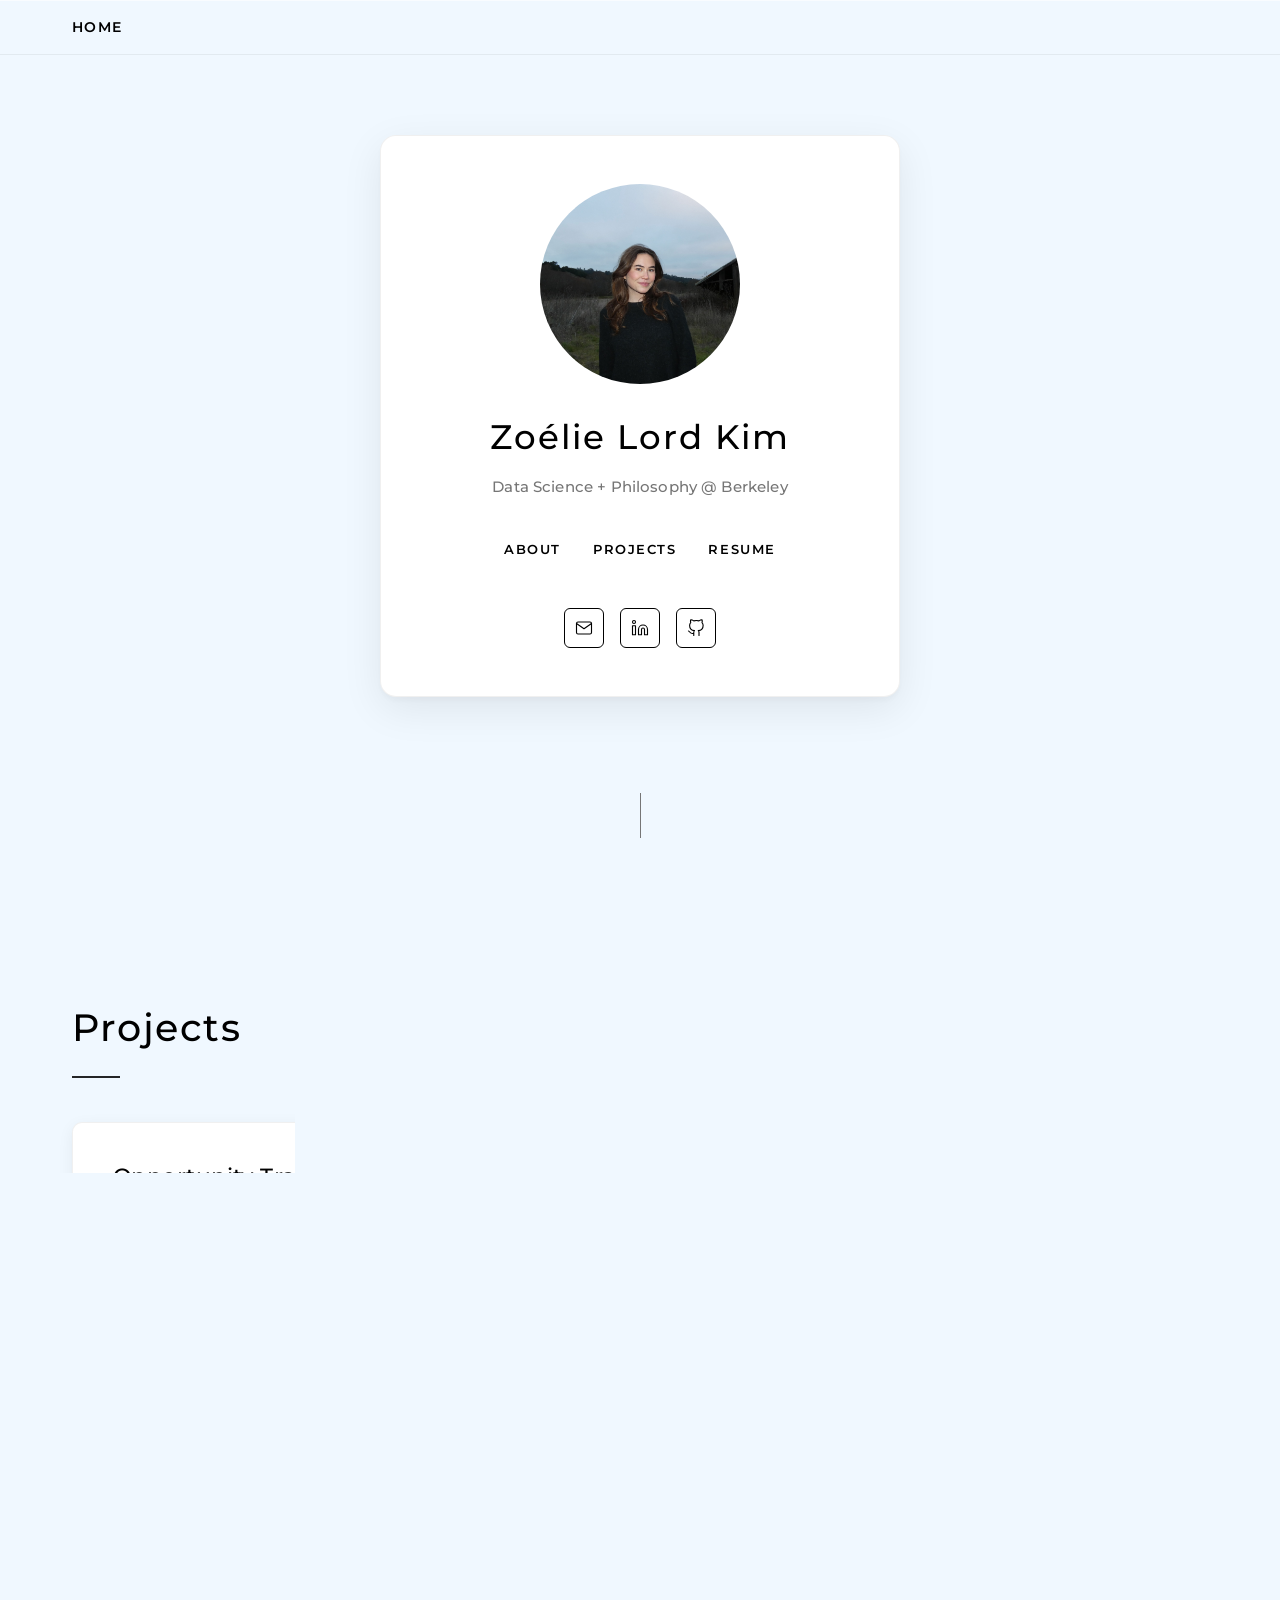
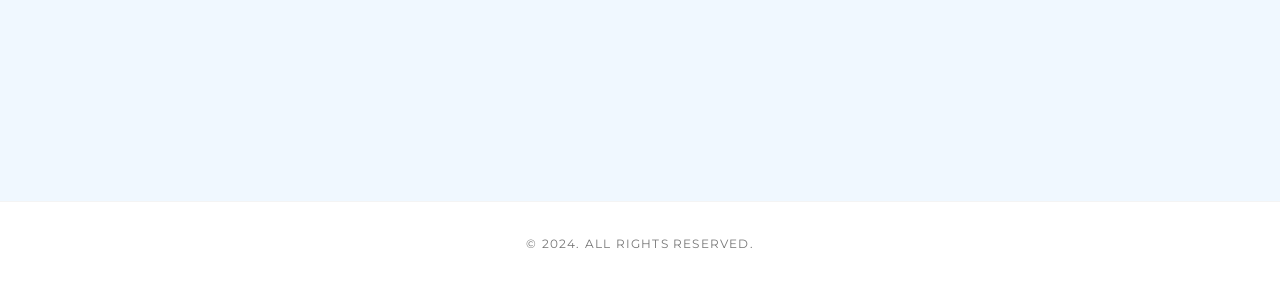
==== index.html @ 32ee940c "Add photo carousel to About section Add an endless horizontal photo strip below the About text, navi" ====
<!DOCTYPE html>
<html lang="en">
<head>
    <meta charset="UTF-8">
    <meta name="viewport" content="width=device-width, initial-scale=1.0">
    <meta name="robots" content="noindex, nofollow">
    <title>Zoelie Lord Kim</title>
    <link rel="preconnect" href="https://fonts.googleapis.com">
    <link rel="preconnect" href="https://fonts.gstatic.com" crossorigin>
    <link href="https://fonts.googleapis.com/css2?family=Montserrat:wght@300;400;500;600;700&display=swap" rel="stylesheet">
    <link rel="stylesheet" href="style.css">
</head>
<body>
    <nav class="navbar">
        <div class="nav-container">
            <a href="index.html" class="nav-logo active">Home</a>
        </div>
    </nav>

    <main class="main-content">
        <section class="hero-section" id="heroSection">
            <div class="profile-container hero-panel fade-in">
                <img src="assets/P1010738_Original.jpeg" alt="Profile Photo" class="profile-photo" id="profile-photo">
                <div class="profile-info">
                    <h1 class="hero-title">Zoélie Lord Kim</h1>
                    <p class="tagline">Data Science + Philosophy @ Berkeley</p>
                    <div class="cta-container">
                        <button class="text-cta" id="aboutBtn">About</button>
                        <a href="#projects" class="text-cta" id="projectsBtn">Projects</a>
                        <a href="assets/Zoelie%20Kim%20resume%204.3.26.pdf" class="text-cta" target="_blank" rel="noopener noreferrer">Resume</a>
                    </div>
                    <div class="social-icons">
                        <a href="mailto:zoeliekim@gmail.com" class="icon-button" aria-label="Email">
                            <svg width="20" height="20" viewBox="0 0 24 24" fill="none" xmlns="http://www.w3.org/2000/svg">
                                <path d="M4 4h16c1.1 0 2 .9 2 2v12c0 1.1-.9 2-2 2H4c-1.1 0-2-.9-2-2V6c0-1.1.9-2 2-2z" stroke="currentColor" stroke-width="1.5" stroke-linecap="round" stroke-linejoin="round"/>
                                <polyline points="22,6 12,13 2,6" stroke="currentColor" stroke-width="1.5" stroke-linecap="round" stroke-linejoin="round"/>
                            </svg>
                        </a>
                        <a href="https://www.linkedin.com/in/zoelie-kim/" class="icon-button" aria-label="LinkedIn" target="_blank">
                            <svg width="20" height="20" viewBox="0 0 24 24" fill="none" xmlns="http://www.w3.org/2000/svg">
                                <path d="M16 8a6 6 0 0 1 6 6v7h-4v-7a2 2 0 0 0-2-2 2 2 0 0 0-2 2v7h-4v-7a6 6 0 0 1 6-6z" stroke="currentColor" stroke-width="1.5" stroke-linecap="round" stroke-linejoin="round"/>
                                <rect x="2" y="9" width="4" height="12" stroke="currentColor" stroke-width="1.5" stroke-linecap="round" stroke-linejoin="round"/>
                                <circle cx="4" cy="4" r="2" stroke="currentColor" stroke-width="1.5" stroke-linecap="round" stroke-linejoin="round"/>
                            </svg>
                        </a>
                        <a href="https://github.com/zoelie-kim" class="icon-button" aria-label="GitHub" target="_blank">
                            <svg width="20" height="20" viewBox="0 0 24 24" fill="none" xmlns="http://www.w3.org/2000/svg">
                                <path d="M9 19c-5 1.5-5-2.5-7-3m14 6v-3.87a3.37 3.37 0 0 0-.94-2.61c3.14-.35 6.44-1.54 6.44-7A5.44 5.44 0 0 0 20 4.77 5.07 5.07 0 0 0 19.91 1S18.73.65 16 2.48a13.38 13.38 0 0 0-7 0C6.27.65 5.09 1 5.09 1A5.07 5.07 0 0 0 5 4.77a5.44 5.44 0 0 0-1.5 3.78c0 5.42 3.3 6.61 6.44 7A3.37 3.37 0 0 0 9 18.13V22" stroke="currentColor" stroke-width="1.5" stroke-linecap="round" stroke-linejoin="round"/>
                            </svg>
                        </a>
                    </div>
                </div>
            </div>
            <div class="scroll-divider fade-in"></div>
        </section>

        <!-- About Section -->
        <section class="about-section" id="aboutSection">
            <button class="back-button" id="backBtn">
                <svg width="20" height="20" viewBox="0 0 24 24" fill="none" xmlns="http://www.w3.org/2000/svg">
                    <path d="M19 12H5M5 12l6-6m-6 6l6 6" stroke="currentColor" stroke-width="1.5" stroke-linecap="round" stroke-linejoin="round"/>
                </svg>
                <span>Back</span>
            </button>
            <div class="about-text fade-in">
                <p>Hi! I'm Zoelie, a Dean's List student at UC Berkeley studying Data Science and Philosophy. I'm interested in how evolving tech is changing people's lives, so I think a lot about how to build systems that people can understand and trust.</p>
                <!--
                <p>Since I can remember, I've had a strong instinct to learn. In first grade, I begged my mom to let me watch YouTube videos to learn a knitting stitch my school wasn't teaching yet, because I didn't want to wait. That instinct hasn't changed. When something is interesting, I tend to follow it until it makes sense, whether that's tracking variables in an environment diagram or working through a conceptual proof.</p>
                <p>This curiosity led me to teaching, because I wanted to understand what makes certain topics compelling and how people actually grasp them. As a teaching assistant, I learned that small shifts, like a final phrase or a simple visual, can make something click. I bring this to the work I'm currently doing. For example, in technical projects, I help builders understand the human impact of what they're creating, so they can make better decisions early, before unintended consequences become real problems. In go-to-market work, I translate technical capabilities into language people can understand, so the value is clear to those it's meant to serve.</p>
                <p>I'm drawn to roles that involve ethical, analytical, and behavioral themes, because that's where understanding and better decisions happen. As I continue building, I'm collecting these experiences intentionally, so I can develop the discernment to help myself and others see the full picture: how technology is built, understood, and experienced for the benefit of all.</p>
                -->
            </div>

            <!-- Photo carousel -->
            <div class="photo-carousel fade-in">
                <div class="carousel-frame">
                    <button class="carousel-btn carousel-btn-prev" id="carouselPrev" aria-label="Previous photos">
                        <svg width="18" height="18" viewBox="0 0 24 24" fill="none" xmlns="http://www.w3.org/2000/svg">
                            <path d="M15 18l-6-6 6-6" stroke="currentColor" stroke-width="1.75" stroke-linecap="round" stroke-linejoin="round"/>
                        </svg>
                    </button>
                    <button class="carousel-btn carousel-btn-next" id="carouselNext" aria-label="Next photos">
                        <svg width="18" height="18" viewBox="0 0 24 24" fill="none" xmlns="http://www.w3.org/2000/svg">
                            <path d="M9 6l6 6-6 6" stroke="currentColor" stroke-width="1.75" stroke-linecap="round" stroke-linejoin="round"/>
                        </svg>
                    </button>
                    <div class="carousel-viewport">
                        <div class="carousel-track">
                            <figure class="carousel-item">
                                <img src="assets/photos/norway-fjord.jpg" alt="Standing with arms outstretched at the summit of Mt. Prest, high above a Norwegian fjord" width="1066" height="800" loading="lazy">
                                <figcaption>Mt. Prest, Norway (4,800 ft)</figcaption>
                            </figure>
                            <figure class="carousel-item">
                                <img src="assets/photos/dance-fog.jpg" alt="Ballet pose in silhouette in a foggy field at sunrise" width="800" height="1066" loading="lazy">
                                <figcaption>Ballet in the fog</figcaption>
                            </figure>
                            <figure class="carousel-item">
                                <img src="assets/photos/neurotech-poster.jpg" alt="Presenting the gait intent decoding poster at a conference" width="1066" height="800" loading="lazy">
                                <figcaption>California Neurotech Conference 2026</figcaption>
                            </figure>
                            <figure class="carousel-item">
                                <img src="assets/photos/campfire.jpg" alt="Friends around a campfire at Pomo Canyon with a guitar" width="1066" height="800" loading="lazy">
                                <figcaption>Campfire at Pomo Canyon</figcaption>
                            </figure>
                            <figure class="carousel-item">
                                <img src="assets/photos/nutcracker.jpg" alt="Mid-leap on stage during a Nutcracker performance" width="1066" height="800" loading="lazy">
                                <figcaption>Nutcracker, 2019</figcaption>
                            </figure>
                            <figure class="carousel-item">
                                <img src="assets/photos/snowboarding.jpg" alt="Standing with a snowboard on a slope in heavy fog" width="800" height="1066" loading="lazy">
                                <figcaption>Snowboarding in a whiteout</figcaption>
                            </figure>
                            <figure class="carousel-item">
                                <img src="assets/photos/coast-fieldwork.jpg" alt="Two people with survey equipment on a coastal trail" width="1066" height="800" loading="lazy">
                                <figcaption>Fieldwork on the coast</figcaption>
                            </figure>
                            <figure class="carousel-item">
                                <img src="assets/photos/campanile.jpg" alt="The Berkeley Campanile at dusk with the moon behind it" width="661" height="800" loading="lazy">
                                <figcaption>Campanile, Berkeley campus</figcaption>
                            </figure>
                            <figure class="carousel-item">
                                <img src="assets/photos/guitar-polaroid.jpg" alt="A polaroid of someone playing electric guitar, propped on a plant pot" width="576" height="800" loading="lazy">
                                <figcaption>Learning guitar</figcaption>
                            </figure>
                            <figure class="carousel-item">
                                <img src="assets/photos/tidepool-star.jpg" alt="A purple sea star on a barnacle-covered rock" width="800" height="1066" loading="lazy">
                                <figcaption>Tidepooling</figcaption>
                            </figure>
                        </div>
                    </div>
                </div>
            </div>
        </section>

        <!-- Projects Section -->
        <section class="projects-section" id="projects">
            <h1 class="page-title">Projects</h1>
            
            <div class="projects-container">
                <div class="project-card">
                    <h2 class="project-title">Opportunity Tracker</h2>
                    <p class="project-category">Automation &amp; Systems</p>
                    <p class="project-description">
                        Scrapes job postings from 5+ sources daily: YC, Simplify, Ashby, Greenhouse, Workday, and company career pages. Filters into Notion and sends weekly digests with deadline reminders. Automatically catches up missed tasks if your Mac was offline.
                    </p>
                    <div class="project-tags">
                        <span class="tag">Python</span>
                        <span class="tag">Notion API</span>
                        <span class="tag">Playwright</span>
                        <span class="tag">macOS launchd</span>
                        <span class="tag">Web scraping</span>
                    </div>
                    <a href="https://github.com/zoelie-kim/opportunity-tracker" class="project-link" target="_blank" rel="noopener noreferrer">View on GitHub →</a>
                </div>
                <div class="project-card">
                    <h2 class="project-title">EEG Gait Decoder</h2>
                    <p class="project-category">ML &amp; Neurotechnology</p>
                    <p class="project-description">
                        Hybrid TCN-LSTM pipeline to decode gait phase and ankle angle from 64-channel EEG, with applications in neuroprosthetics and BCI. Achieved AUC 0.924 for heel-strike detection and R² of 0.735 for ankle angle prediction. Presented at conference with Neurotech@Berkeley, April 2026.
                    </p>
                    <div class="project-tags">
                        <span class="tag">PyTorch</span>
                        <span class="tag">TCN</span>
                        <span class="tag">LSTM</span>
                        <span class="tag">EEG</span>
                        <span class="tag">BCI</span>
                    </div>
                    <a href="assets/Gait%20Intent%20Decoding%20Poster.pdf" class="project-link" target="_blank" rel="noopener noreferrer">View Poster →</a>
                </div>
            </div>
        </section>
    </main>

    <footer class="footer">
        <p>&copy; 2024. All rights reserved.</p>
    </footer>

    <script src="script.js"></script>
    <script>
        // Page view toggle
        const aboutBtn = document.getElementById('aboutBtn');
        const backBtn = document.getElementById('backBtn');
        const projectsBtn = document.getElementById('projectsBtn');
        const heroSection = document.getElementById('heroSection');
        const aboutSection = document.getElementById('aboutSection');
        const body = document.body;

        function showAbout() {
            // Hide icons immediately with no delay
            const socialIcons = document.querySelector('.social-icons');
            if (socialIcons) {
                socialIcons.style.transition = 'none';
                socialIcons.style.opacity = '0';
                socialIcons.style.visibility = 'hidden';
                socialIcons.style.pointerEvents = 'none';
            }
            
            // Then transition the sections
            heroSection.classList.add('hidden');
            aboutSection.classList.add('active');
            body.classList.add('about-view');
        }

        function showHome() {
            heroSection.classList.remove('hidden');
            aboutSection.classList.remove('active');
            body.classList.remove('about-view');
            
            // Show icons again - restore transition and visibility
            const socialIcons = document.querySelector('.social-icons');
            if (socialIcons) {
                socialIcons.style.transition = '';
                socialIcons.style.opacity = '1';
                socialIcons.style.visibility = 'visible';
                socialIcons.style.pointerEvents = 'auto';
            }
            
        }

        aboutBtn.addEventListener('click', (e) => {
            e.preventDefault();
            showAbout();
        });
        
        backBtn.addEventListener('click', (e) => {
            e.preventDefault();
            showHome();
        });

        projectsBtn.addEventListener('click', (e) => {
            e.preventDefault();
            const projectsSection = document.getElementById('projects');
            const navbar = document.querySelector('.navbar');
            const navHeight = navbar ? navbar.offsetHeight : 0;
            const elementPosition = projectsSection.getBoundingClientRect().top + window.pageYOffset;
            const offsetPosition = elementPosition - navHeight - 20; // Extra 20px for closer spacing
            
            window.scrollTo({
                top: offsetPosition,
                behavior: 'smooth'
            });
        });
    </script>
</body>
</html>
---- style.css ----
/* Aritzia-inspired Style Guide */
/* Colors: black (#000000), white (#ffffff), gray (#f4f4f4), silver (#767676), overlay (#0000003d), red (#DB1216), green (#04A32A) */

* {
    margin: 0;
    padding: 0;
    box-sizing: border-box;
}

html {
    scroll-behavior: smooth;
}

:root {
    --color-black: #000000;
    --color-white: #ffffff;
    --color-gray: #f4f4f4;
    --color-silver: #767676;
    --color-overlay: #0000003d;
    --color-red: #DB1216;
    --color-green: #04A32A;
    --color-blue-bg: #F0F8FF; /* Light blue - update with exact color from image */
    --color-blue-nav: #E0EFFF; /* Slightly darker blue for navbar */
    --radius-sm: 10px;
    --radius-md: 16px;
    --radius-lg: 20px;
    --shadow-sm: 0 1px 2px rgba(0, 0, 0, 0.04), 0 4px 16px rgba(0, 0, 0, 0.06);
    --shadow-md: 0 4px 6px rgba(0, 0, 0, 0.03), 0 12px 40px rgba(0, 0, 0, 0.08);
    --shadow-card-hover: 0 8px 24px rgba(0, 0, 0, 0.1);
    --border-subtle: 1px solid rgba(0, 0, 0, 0.06);
}

body {
    font-family: 'Montserrat', -apple-system, BlinkMacSystemFont, 'Segoe UI', 'Roboto', sans-serif;
    -webkit-font-smoothing: antialiased;
    -moz-osx-font-smoothing: grayscale;
    color: var(--color-black);
    background-color: var(--color-blue-bg);
    line-height: 1.6;
    min-height: 100vh;
    display: flex;
    flex-direction: column;
    font-weight: 400;
    letter-spacing: 0.01em;
}

.main-content {
    position: relative;
}

/* Navigation */
.navbar {
    background-color: rgba(240, 248, 255, 0.92);
    backdrop-filter: blur(12px);
    -webkit-backdrop-filter: blur(12px);
    border-bottom: var(--border-subtle);
    padding: 1rem 0;
    position: sticky;
    top: 0;
    z-index: 100;
    box-shadow: 0 1px 0 rgba(255, 255, 255, 0.6) inset;
}

.nav-container {
    max-width: 1200px;
    margin: 0 auto;
    padding: 0 2rem;
    display: flex;
    justify-content: space-between;
    align-items: center;
}

.nav-logo {
    font-size: 0.875rem;
    font-weight: 500;
    color: var(--color-black);
    text-decoration: none;
    letter-spacing: 0.1em;
    text-transform: uppercase;
}

.nav-links {
    display: flex;
    gap: 2rem;
}

.nav-links a {
    color: var(--color-black);
    text-decoration: none;
    font-size: 0.875rem;
    font-weight: 400;
    letter-spacing: 0.1em;
    text-transform: uppercase;
    transition: color 0.2s ease;
}

.nav-links a:hover,
.nav-logo:hover {
    color: var(--color-silver);
}

.nav-link.active,
.nav-logo.active {
    font-weight: 600;
    color: var(--color-black);
}

/* Main Content */
.main-content {
    flex: 1;
    max-width: 1200px;
    margin: 0 auto;
    width: 100%;
}

/* Hero Section */
.hero-section {
    display: flex;
    flex-direction: column;
    justify-content: center;
    align-items: center;
    min-height: calc(100vh - 200px);
    padding: 5rem 2rem;
    transition: opacity 0.4s ease, transform 0.4s ease;
    opacity: 1;
    transform: translateY(0);
}

.hero-section.hidden {
    opacity: 0;
    transform: translateY(-20px);
    pointer-events: none;
    position: absolute;
    width: 100%;
    height: 100%;
    visibility: hidden;
}

/* Scroll Divider */
.scroll-divider {
    width: 0.5px;
    height: 45px;
    background-color: var(--color-silver);
    margin-top: 6rem;
    opacity: 0.35;
}

/* Fade-in Animation */
.fade-in {
    opacity: 0;
    animation: fadeInUp 1s ease-out 0.3s forwards;
}

@keyframes fadeInUp {
    from {
        opacity: 0;
        transform: translateY(30px);
    }
    to {
        opacity: 1;
        transform: translateY(0);
    }
}

.profile-container {
    display: flex;
    flex-direction: column;
    align-items: center;
    text-align: center;
    gap: 2rem;
    max-width: 700px;
}

.hero-panel {
    background-color: var(--color-white);
    border: var(--border-subtle);
    border-radius: var(--radius-md);
    box-shadow: var(--shadow-md);
    padding: 3rem 2.75rem;
    width: 100%;
    max-width: 520px;
}

.profile-photo {
    width: 200px;
    height: 200px;
    border-radius: 50%;
    object-fit: cover;
    object-position: 40% 60%;
    border: none;
    box-shadow: none;
}

.hero-title {
    font-size: clamp(1.625rem, 4vw, 2.125rem);
    font-weight: 500;
    letter-spacing: 0.06em;
    margin-bottom: 1rem;
    line-height: 1.25;
    text-transform: none;
    color: var(--color-black);
}

.tagline {
    font-size: 0.9375rem;
    font-weight: 500;
    color: var(--color-silver);
    line-height: 1.6;
    margin: 0 0 2rem 0;
    letter-spacing: 0.01em;
}

/* Text CTA Container */
.cta-container {
    display: flex;
    gap: 1.7rem;
    justify-content: center;
    margin-bottom: 2.5rem;
}

/* Text CTA - Minimal Style */
.text-cta {
    background: none;
    border: none;
    color: var(--color-black);
    font-family: 'Montserrat', sans-serif;
    font-size: 0.8125rem;
    font-weight: 600;
    letter-spacing: 0.12em;
    text-transform: uppercase;
    cursor: pointer;
    text-decoration: none;
    display: inline-block;
    padding: 0.5rem 0.15rem;
    position: relative;
    transition: opacity 0.25s ease, color 0.25s ease;
}

.text-cta::after {
    content: '';
    position: absolute;
    bottom: -2px;
    left: 0;
    width: 0;
    height: 1px;
    background-color: var(--color-black);
    transition: width 0.3s ease;
}

.text-cta:hover::after {
    width: 100%;
}

.text-cta:hover {
    opacity: 0.7;
    color: var(--color-silver);
}

/* Social Icons */
.social-icons {
    display: flex;
    gap: 1rem;
    justify-content: center;
    align-items: center;
    margin-top: 1.75rem;
    transition: opacity 0.1s ease, visibility 0.1s ease;
}

.hero-section.hidden .social-icons {
    opacity: 0;
    visibility: hidden;
    pointer-events: none;
    transition: opacity 0.05s ease, visibility 0.05s ease;
}

.icon-button {
    display: flex;
    align-items: center;
    justify-content: center;
    width: 40px;
    height: 40px;
    border: 1px solid var(--color-black);
    border-radius: 6px;
    background-color: transparent;
    color: var(--color-black);
    text-decoration: none;
    transition: all 0.25s ease;
    cursor: pointer;
}

.icon-button:hover {
    background-color: var(--color-black);
    color: var(--color-white);
    transform: translateY(-1px);
    opacity: 0.95;
}

.icon-button svg {
    width: 18px;
    height: 18px;
}

/* Projects Page */
.page-title {
    font-size: clamp(1.75rem, 4vw, 2.375rem);
    font-weight: 500;
    letter-spacing: 0.04em;
    margin-bottom: 2.75rem;
    text-align: left;
    text-transform: none;
    color: var(--color-black);
    position: relative;
    padding-bottom: 1.25rem;
}

.page-title::after {
    content: '';
    position: absolute;
    left: 0;
    bottom: 0;
    width: 48px;
    height: 2px;
    background-color: var(--color-black);
    opacity: 0.85;
}

.projects-section {
    padding: 5rem 2rem 6rem 2rem;
    scroll-margin-top: 80px;
    opacity: 0;
    transform: translateY(30px);
    transition: opacity 0.6s ease, transform 0.6s ease;
    display: block;
}

.projects-section.visible {
    opacity: 1;
    transform: translateY(0);
}

body.about-view .projects-section {
    display: none;
}

.projects-container {
    display: grid;
    grid-template-columns: repeat(auto-fill, minmax(300px, 1fr));
    gap: 2rem;
    margin-top: 0;
}

.project-card {
    background-color: var(--color-white);
    border: var(--border-subtle);
    border-radius: var(--radius-sm);
    padding: 2.25rem 2.5rem;
    display: flex;
    flex-direction: column;
    gap: 1.25rem;
    opacity: 0;
    transform: translateY(20px);
    box-shadow: var(--shadow-sm);
    transition: opacity 0.6s ease, transform 0.6s ease, box-shadow 0.35s ease, border-color 0.35s ease;
}

.project-card.visible {
    opacity: 1;
    transform: translateY(0);
}

.project-card:hover {
    box-shadow: var(--shadow-card-hover);
    border-color: rgba(0, 0, 0, 0.12);
    transform: translateY(-3px);
}

.project-card.visible:hover {
    transform: translateY(-3px);
}

.project-title {
    font-size: 1.375rem;
    font-weight: 500;
    letter-spacing: 0.02em;
    margin-bottom: 0.5rem;
}

.project-category {
    font-size: 0.75rem;
    font-weight: 500;
    color: var(--color-silver);
    text-transform: uppercase;
    letter-spacing: 0.15em;
    margin-bottom: 0.75rem;
}

.project-description {
    font-size: 0.9375rem;
    font-weight: 400;
    color: var(--color-black);
    opacity: 0.72;
    line-height: 1.75;
    flex-grow: 1;
    letter-spacing: 0.01em;
}

.project-tags {
    display: flex;
    flex-wrap: wrap;
    gap: 0.5rem;
    margin-top: 0.5rem;
}

.tag {
    display: inline-block;
    padding: 0.4rem 0.75rem;
    background-color: var(--color-gray);
    color: var(--color-black);
    font-size: 0.6875rem;
    font-weight: 500;
    letter-spacing: 0.06em;
    border-radius: 999px;
    text-transform: uppercase;
}

.project-link {
    color: var(--color-black);
    text-decoration: none;
    font-size: 0.8125rem;
    font-weight: 500;
    letter-spacing: 0.15em;
    margin-top: 0.5rem;
    transition: color 0.2s ease, opacity 0.2s ease;
    align-self: flex-start;
    text-transform: uppercase;
}

.project-link:hover {
    opacity: 0.6;
}

/* About Section */
.about-section {
    display: none;
    min-height: calc(100vh - 200px);
    padding: 5rem 2rem;
    opacity: 0;
    transform: translateY(20px);
    transition: opacity 0.4s ease, transform 0.4s ease;
    position: relative;
}

/* About Section Decorative Elements */
.about-decoration {
    position: absolute;
    pointer-events: none;
    z-index: 1;
}

.about-decoration-top-right {
    top: 3rem;
    right: 3rem;
    width: 200px;
    height: 200px;
}

.about-decoration-bottom-left {
    bottom: 3rem;
    left: 3rem;
    width: 200px;
    height: 200px;
}

.about-decoration svg {
    width: 100%;
    height: 100%;
    display: block;
}

.two-column-reveal {
    position: relative;
    z-index: 2;
}

.about-section.active {
    display: block;
    opacity: 1;
    transform: translateY(0);
}

/* Back Button */
.back-button {
    display: flex;
    align-items: center;
    gap: 0.5rem;
    background: none;
    border: none;
    color: var(--color-black);
    font-family: 'Montserrat', sans-serif;
    font-size: 0.875rem;
    font-weight: 400;
    letter-spacing: 0.1em;
    text-transform: uppercase;
    cursor: pointer;
    padding: 0.5rem 0;
    margin-bottom: 4rem;
    transition: opacity 0.2s ease;
}

.back-button:hover {
    opacity: 0.6;
}

.back-button svg {
    width: 16px;
    height: 16px;
}

.about-text {
    max-width: 42rem;
    margin: 0 auto;
    font-family: 'Montserrat', sans-serif;
    font-size: 1rem;
    font-weight: 400;
    line-height: 1.85;
    letter-spacing: 0.01em;
    color: var(--color-black);
    background-color: var(--color-white);
    border: var(--border-subtle);
    border-radius: var(--radius-md);
    box-shadow: var(--shadow-sm);
    padding: 2.5rem 2.75rem;
}

.about-text p {
    margin: 0 0 2em;
    color: rgba(0, 0, 0, 0.82);
}

.about-text p:last-child {
    margin-bottom: 0;
}

/* Photo Carousel */
.photo-carousel {
    margin-top: 4.5rem;
}

/* Positioning context for the overlaid arrows. */
.carousel-frame {
    position: relative;
}

.carousel-btn {
    position: absolute;
    top: 50%;
    transform: translateY(-50%);
    z-index: 2;
    display: flex;
    align-items: center;
    justify-content: center;
    width: 44px;
    height: 44px;
    border: none;
    border-radius: 50%;
    background-color: rgba(255, 255, 255, 0.92);
    backdrop-filter: blur(8px);
    -webkit-backdrop-filter: blur(8px);
    color: var(--color-black);
    box-shadow: 0 2px 8px rgba(0, 0, 0, 0.12);
    cursor: pointer;
    transition: background-color 0.25s ease, transform 0.25s ease, box-shadow 0.25s ease;
}

/* translateY has to be repeated here or the hover state would drop the
   vertical centring and the button would jump down half its height. */
.carousel-btn:hover {
    background-color: var(--color-white);
    box-shadow: 0 4px 14px rgba(0, 0, 0, 0.18);
    transform: translateY(-50%) scale(1.08);
}

.carousel-btn-prev {
    left: 0.875rem;
}

.carousel-btn-next {
    right: 0.875rem;
}

/* Native horizontal scrolling, so trackpad swipe and touch drag work for free
   and the buttons just nudge the same scroll position. */
.carousel-viewport {
    overflow-x: auto;
    scroll-behavior: smooth;
    scroll-snap-type: x proximity;
    scrollbar-width: none;
}

.carousel-viewport::-webkit-scrollbar {
    display: none;
}

.carousel-track {
    display: flex;
    width: max-content;
}

.carousel-item {
    scroll-snap-align: start;
    position: relative;
    flex: 0 0 auto;
    height: 260px;
    margin: 0 1rem 0 0;
    border-radius: var(--radius-sm);
    overflow: hidden;
    box-shadow: var(--shadow-sm);
    background-color: var(--color-gray);
}

.carousel-item img {
    display: block;
    height: 100%;
    width: auto;
    object-fit: cover;
}

.carousel-item figcaption {
    position: absolute;
    left: 0;
    right: 0;
    bottom: 0;
    padding: 2rem 0.875rem 0.75rem;
    background: linear-gradient(to top, rgba(0, 0, 0, 0.8), transparent);
    color: var(--color-white);
    font-size: 0.75rem;
    font-weight: 500;
    line-height: 1.4;
    letter-spacing: 0.04em;
    opacity: 0;
    transform: translateY(6px);
    transition: opacity 0.3s ease, transform 0.3s ease;
}

.carousel-item:hover figcaption,
.carousel-item:focus-within figcaption {
    opacity: 1;
    transform: translateY(0);
}

/* Smooth scrolling can trigger motion sensitivity, so jump instantly instead. */
@media (prefers-reduced-motion: reduce) {
    .carousel-viewport {
        scroll-behavior: auto;
    }

    .carousel-item figcaption {
        opacity: 1;
        transform: none;
    }
}

/* Two-Column Reveal */
.two-column-reveal {
    display: grid;
    grid-template-columns: 1fr 1fr;
    gap: 4rem;
    max-width: 1200px;
    margin: 0 auto;
}

.column-left {
    display: flex;
    flex-direction: column;
    justify-content: center;
    gap: 3rem;
}

.reveal-item {
    cursor: pointer;
    transition: opacity 0.3s ease;
}

.reveal-item:hover,
.reveal-item.active {
    opacity: 1;
}

.reveal-item:not(.active) {
    opacity: 0.6;
}

.reveal-statement {
    font-size: 1.25rem;
    font-weight: 400;
    letter-spacing: 0.02em;
    color: var(--color-silver);
    display: inline-block;
    line-height: 1.5;
    transition: color 0.25s ease;
    position: relative;
    cursor: pointer;
}

.reveal-statement::after {
    content: '';
    position: absolute;
    bottom: -2px;
    left: 0;
    width: 0;
    height: 1px;
    background-color: var(--color-black);
    transition: width 0.3s ease;
}

.reveal-item:hover .reveal-statement::after {
    width: 100%;
}

.reveal-item:hover .reveal-statement {
    color: var(--color-black);
    opacity: 1;
}

.reveal-item.active .reveal-statement {
    color: var(--color-black);
}

.reveal-content {
    display: none;
}

.column-right {
    display: flex;
    align-items: center;
    justify-content: center;
    padding: 2rem 0;
}

.reveal-expanded {
    font-size: 0.9375rem;
    font-weight: 400;
    color: var(--color-silver);
    line-height: 1.8;
    letter-spacing: 0.01em;
    opacity: 0;
    transition: opacity 0.4s ease;
    max-width: 100%;
}

.reveal-expanded p {
    margin: 0;
}

/* Responsive for overlay */
@media (max-width: 768px) {
    .two-column-reveal {
        grid-template-columns: 1fr;
        gap: 2rem;
    }
    
    .column-right {
        display: none;
    }
    
    .reveal-content {
        display: block;
        margin-top: 1rem;
        opacity: 0;
        max-height: 0;
        overflow: hidden;
        transition: opacity 0.3s ease, max-height 0.3s ease, margin-top 0.3s ease;
    }
    
    .reveal-item.active .reveal-content {
        opacity: 1;
        max-height: 200px;
        margin-top: 1rem;
    }
}

/* Footer */
.footer {
    background-color: var(--color-white);
    border-top: 1px solid var(--color-gray);
    padding: 2rem 0;
    text-align: center;
    margin-top: auto;
}

.footer p {
    color: var(--color-silver);
    font-size: 0.75rem;
    font-weight: 400;
    letter-spacing: 0.1em;
    text-transform: uppercase;
}

/* Responsive Design */
@media (max-width: 768px) {
    .nav-container {
        padding: 0 1.5rem;
    }

    .hero-section {
        padding: 3rem 1.5rem;
    }

    .hero-panel {
        padding: 2.25rem 1.75rem;
        max-width: 100%;
    }
    
    .projects-section {
        padding: 4rem 1.5rem 5rem 1.5rem;
    }

    .hero-title {
        font-size: 1.75rem;
    }
    
    .tagline {
        font-size: 0.875rem;
        margin: 0 0 1.75rem 0;
    }
    
    .scroll-divider {
        height: 38px;
        margin-top: 4.5rem;
    }

    .profile-photo {
        width: 150px;
        height: 150px;
    }

    .social-icons {
        gap: 0.75rem;
    }
    
    .icon-button {
        width: 36px;
        height: 36px;
    }
    
    .icon-button svg {
        width: 16px;
        height: 16px;
    }
    
    .cta-container {
        flex-direction: column;
        gap: 1rem;
    }
    
    .about-section {
        padding: 3rem 1.5rem;
    }

    .about-text {
        padding: 1.75rem 1.5rem;
        font-size: 0.9375rem;
    }
    
    .back-button {
        margin-bottom: 3rem;
    }
    
    .scroll-divider {
        height: 32px;
        margin-top: 3.5rem;
    }

    .projects-container {
        grid-template-columns: 1fr;
        gap: 1.5rem;
    }

    .project-card {
        padding: 1.5rem;
    }

    .page-title {
        font-size: 1.875rem;
        margin-bottom: 2.5rem;
        text-align: left;
    }

    .photo-carousel {
        margin-top: 3rem;
    }

    .carousel-item {
        height: 190px;
        margin-right: 0.75rem;
    }

    .carousel-btn {
        width: 36px;
        height: 36px;
    }

    .carousel-btn-prev {
        left: 0.5rem;
    }

    .carousel-btn-next {
        right: 0.5rem;
    }

    /* Touch devices have no hover, so captions stay visible. */
    .carousel-item figcaption {
        opacity: 1;
        transform: none;
        font-size: 0.6875rem;
    }
}

@media (max-width: 480px) {
    .nav-container {
        padding: 0 1rem;
        flex-direction: column;
        gap: 1rem;
    }

    .nav-links {
        gap: 1.5rem;
    }

    .hero-section {
        padding: 2rem 1rem;
    }
    
    .projects-section {
        padding: 3rem 1rem 4rem 1rem;
    }

    .hero-title {
        font-size: 1.75rem;
    }

    .profile-photo {
        width: 120px;
        height: 120px;
    }
}
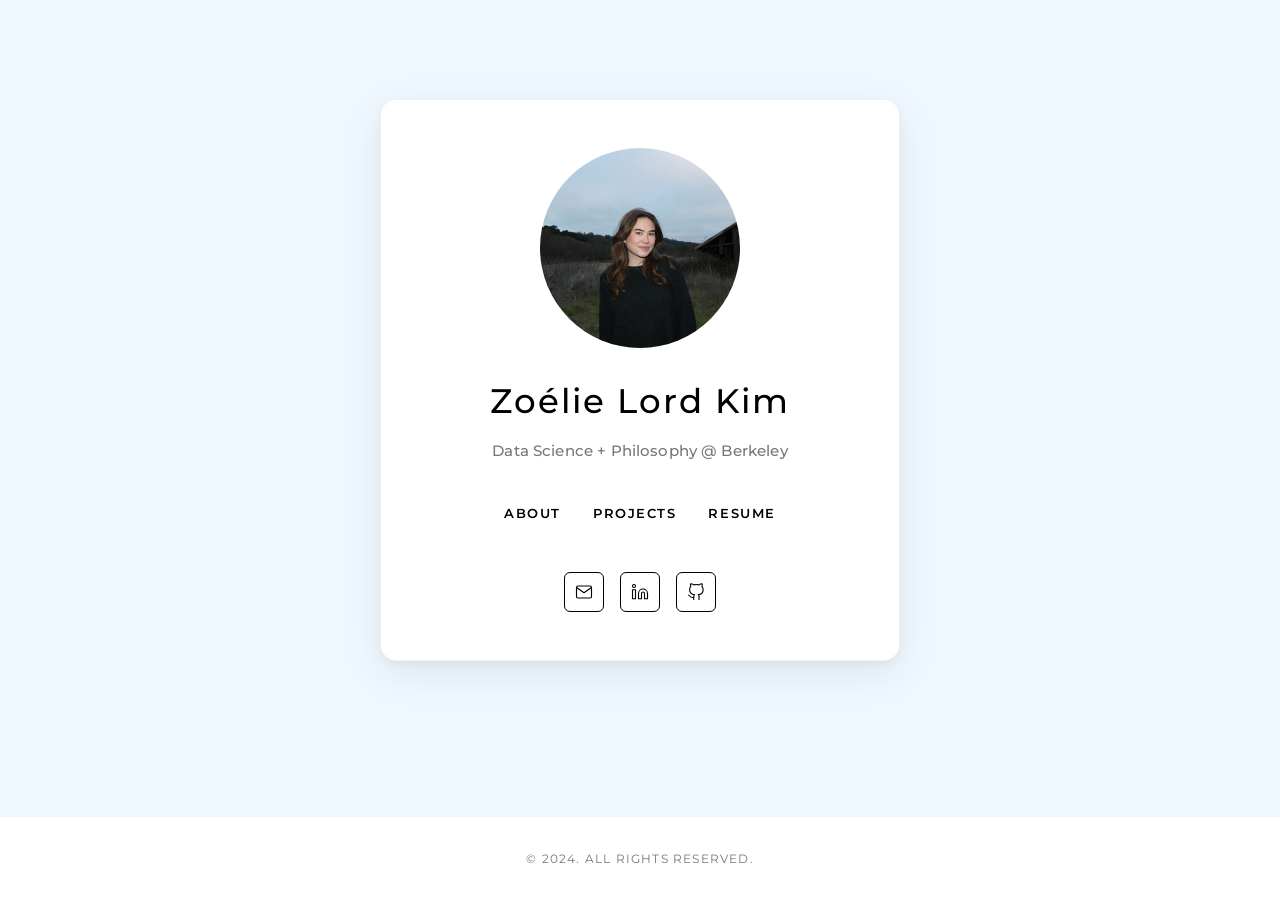
==== commit 851da4b0: "Split into three pages with editorial project rows Replace the single-page layout, where About was a" ====
--- a/index.html
+++ b/index.html
@@ -11,22 +11,16 @@
     <link rel="stylesheet" href="style.css">
 </head>
 <body>
-    <nav class="navbar">
-        <div class="nav-container">
-            <a href="index.html" class="nav-logo active">Home</a>
-        </div>
-    </nav>
-
     <main class="main-content">
-        <section class="hero-section" id="heroSection">
+        <section class="hero-section">
             <div class="profile-container hero-panel fade-in">
                 <img src="assets/P1010738_Original.jpeg" alt="Profile Photo" class="profile-photo" id="profile-photo">
                 <div class="profile-info">
                     <h1 class="hero-title">Zoélie Lord Kim</h1>
                     <p class="tagline">Data Science + Philosophy @ Berkeley</p>
                     <div class="cta-container">
-                        <button class="text-cta" id="aboutBtn">About</button>
-                        <a href="#projects" class="text-cta" id="projectsBtn">Projects</a>
+                        <a href="about.html" class="text-cta">About</a>
+                        <a href="projects.html" class="text-cta">Projects</a>
                         <a href="assets/Zoelie%20Kim%20resume%204.3.26.pdf" class="text-cta" target="_blank" rel="noopener noreferrer">Resume</a>
                     </div>
                     <div class="social-icons">
@@ -51,124 +45,8 @@
                     </div>
                 </div>
             </div>
-            <div class="scroll-divider fade-in"></div>
         </section>
 
-        <!-- About Section -->
-        <section class="about-section" id="aboutSection">
-            <button class="back-button" id="backBtn">
-                <svg width="20" height="20" viewBox="0 0 24 24" fill="none" xmlns="http://www.w3.org/2000/svg">
-                    <path d="M19 12H5M5 12l6-6m-6 6l6 6" stroke="currentColor" stroke-width="1.5" stroke-linecap="round" stroke-linejoin="round"/>
-                </svg>
-                <span>Back</span>
-            </button>
-            <div class="about-text fade-in">
-                <p>Hi! I'm Zoelie, a Dean's List student at UC Berkeley studying Data Science and Philosophy. I'm interested in how evolving tech is changing people's lives, so I think a lot about how to build systems that people can understand and trust.</p>
-                <!--
-                <p>Since I can remember, I've had a strong instinct to learn. In first grade, I begged my mom to let me watch YouTube videos to learn a knitting stitch my school wasn't teaching yet, because I didn't want to wait. That instinct hasn't changed. When something is interesting, I tend to follow it until it makes sense, whether that's tracking variables in an environment diagram or working through a conceptual proof.</p>
-                <p>This curiosity led me to teaching, because I wanted to understand what makes certain topics compelling and how people actually grasp them. As a teaching assistant, I learned that small shifts, like a final phrase or a simple visual, can make something click. I bring this to the work I'm currently doing. For example, in technical projects, I help builders understand the human impact of what they're creating, so they can make better decisions early, before unintended consequences become real problems. In go-to-market work, I translate technical capabilities into language people can understand, so the value is clear to those it's meant to serve.</p>
-                <p>I'm drawn to roles that involve ethical, analytical, and behavioral themes, because that's where understanding and better decisions happen. As I continue building, I'm collecting these experiences intentionally, so I can develop the discernment to help myself and others see the full picture: how technology is built, understood, and experienced for the benefit of all.</p>
-                -->
-            </div>
-
-            <!-- Photo carousel -->
-            <div class="photo-carousel fade-in">
-                <div class="carousel-frame">
-                    <button class="carousel-btn carousel-btn-prev" id="carouselPrev" aria-label="Previous photos">
-                        <svg width="18" height="18" viewBox="0 0 24 24" fill="none" xmlns="http://www.w3.org/2000/svg">
-                            <path d="M15 18l-6-6 6-6" stroke="currentColor" stroke-width="1.75" stroke-linecap="round" stroke-linejoin="round"/>
-                        </svg>
-                    </button>
-                    <button class="carousel-btn carousel-btn-next" id="carouselNext" aria-label="Next photos">
-                        <svg width="18" height="18" viewBox="0 0 24 24" fill="none" xmlns="http://www.w3.org/2000/svg">
-                            <path d="M9 6l6 6-6 6" stroke="currentColor" stroke-width="1.75" stroke-linecap="round" stroke-linejoin="round"/>
-                        </svg>
-                    </button>
-                    <div class="carousel-viewport">
-                        <div class="carousel-track">
-                            <figure class="carousel-item">
-                                <img src="assets/photos/norway-fjord.jpg" alt="Standing with arms outstretched at the summit of Mt. Prest, high above a Norwegian fjord" width="1066" height="800" loading="lazy">
-                                <figcaption>Mt. Prest, Norway (4,800 ft)</figcaption>
-                            </figure>
-                            <figure class="carousel-item">
-                                <img src="assets/photos/dance-fog.jpg" alt="Ballet pose in silhouette in a foggy field at sunrise" width="800" height="1066" loading="lazy">
-                                <figcaption>Ballet in the fog</figcaption>
-                            </figure>
-                            <figure class="carousel-item">
-                                <img src="assets/photos/neurotech-poster.jpg" alt="Presenting the gait intent decoding poster at a conference" width="1066" height="800" loading="lazy">
-                                <figcaption>California Neurotech Conference 2026</figcaption>
-                            </figure>
-                            <figure class="carousel-item">
-                                <img src="assets/photos/campfire.jpg" alt="Friends around a campfire at Pomo Canyon with a guitar" width="1066" height="800" loading="lazy">
-                                <figcaption>Campfire at Pomo Canyon</figcaption>
-                            </figure>
-                            <figure class="carousel-item">
-                                <img src="assets/photos/nutcracker.jpg" alt="Mid-leap on stage during a Nutcracker performance" width="1066" height="800" loading="lazy">
-                                <figcaption>Nutcracker, 2019</figcaption>
-                            </figure>
-                            <figure class="carousel-item">
-                                <img src="assets/photos/snowboarding.jpg" alt="Standing with a snowboard on a slope in heavy fog" width="800" height="1066" loading="lazy">
-                                <figcaption>Snowboarding in a whiteout</figcaption>
-                            </figure>
-                            <figure class="carousel-item">
-                                <img src="assets/photos/coast-fieldwork.jpg" alt="Two people with survey equipment on a coastal trail" width="1066" height="800" loading="lazy">
-                                <figcaption>Fieldwork on the coast</figcaption>
-                            </figure>
-                            <figure class="carousel-item">
-                                <img src="assets/photos/campanile.jpg" alt="The Berkeley Campanile at dusk with the moon behind it" width="661" height="800" loading="lazy">
-                                <figcaption>Campanile, Berkeley campus</figcaption>
-                            </figure>
-                            <figure class="carousel-item">
-                                <img src="assets/photos/guitar-polaroid.jpg" alt="A polaroid of someone playing electric guitar, propped on a plant pot" width="576" height="800" loading="lazy">
-                                <figcaption>Learning guitar</figcaption>
-                            </figure>
-                            <figure class="carousel-item">
-                                <img src="assets/photos/tidepool-star.jpg" alt="A purple sea star on a barnacle-covered rock" width="800" height="1066" loading="lazy">
-                                <figcaption>Tidepooling</figcaption>
-                            </figure>
-                        </div>
-                    </div>
-                </div>
-            </div>
-        </section>
-
-        <!-- Projects Section -->
-        <section class="projects-section" id="projects">
-            <h1 class="page-title">Projects</h1>
-            
-            <div class="projects-container">
-                <div class="project-card">
-                    <h2 class="project-title">Opportunity Tracker</h2>
-                    <p class="project-category">Automation &amp; Systems</p>
-                    <p class="project-description">
-                        Scrapes job postings from 5+ sources daily: YC, Simplify, Ashby, Greenhouse, Workday, and company career pages. Filters into Notion and sends weekly digests with deadline reminders. Automatically catches up missed tasks if your Mac was offline.
-                    </p>
-                    <div class="project-tags">
-                        <span class="tag">Python</span>
-                        <span class="tag">Notion API</span>
-                        <span class="tag">Playwright</span>
-                        <span class="tag">macOS launchd</span>
-                        <span class="tag">Web scraping</span>
-                    </div>
-                    <a href="https://github.com/zoelie-kim/opportunity-tracker" class="project-link" target="_blank" rel="noopener noreferrer">View on GitHub →</a>
-                </div>
-                <div class="project-card">
-                    <h2 class="project-title">EEG Gait Decoder</h2>
-                    <p class="project-category">ML &amp; Neurotechnology</p>
-                    <p class="project-description">
-                        Hybrid TCN-LSTM pipeline to decode gait phase and ankle angle from 64-channel EEG, with applications in neuroprosthetics and BCI. Achieved AUC 0.924 for heel-strike detection and R² of 0.735 for ankle angle prediction. Presented at conference with Neurotech@Berkeley, April 2026.
-                    </p>
-                    <div class="project-tags">
-                        <span class="tag">PyTorch</span>
-                        <span class="tag">TCN</span>
-                        <span class="tag">LSTM</span>
-                        <span class="tag">EEG</span>
-                        <span class="tag">BCI</span>
-                    </div>
-                    <a href="assets/Gait%20Intent%20Decoding%20Poster.pdf" class="project-link" target="_blank" rel="noopener noreferrer">View Poster →</a>
-                </div>
-            </div>
-        </section>
     </main>
 
     <footer class="footer">
@@ -176,71 +54,5 @@
     </footer>
 
     <script src="script.js"></script>
-    <script>
-        // Page view toggle
-        const aboutBtn = document.getElementById('aboutBtn');
-        const backBtn = document.getElementById('backBtn');
-        const projectsBtn = document.getElementById('projectsBtn');
-        const heroSection = document.getElementById('heroSection');
-        const aboutSection = document.getElementById('aboutSection');
-        const body = document.body;
-
-        function showAbout() {
-            // Hide icons immediately with no delay
-            const socialIcons = document.querySelector('.social-icons');
-            if (socialIcons) {
-                socialIcons.style.transition = 'none';
-                socialIcons.style.opacity = '0';
-                socialIcons.style.visibility = 'hidden';
-                socialIcons.style.pointerEvents = 'none';
-            }
-            
-            // Then transition the sections
-            heroSection.classList.add('hidden');
-            aboutSection.classList.add('active');
-            body.classList.add('about-view');
-        }
-
-        function showHome() {
-            heroSection.classList.remove('hidden');
-            aboutSection.classList.remove('active');
-            body.classList.remove('about-view');
-            
-            // Show icons again - restore transition and visibility
-            const socialIcons = document.querySelector('.social-icons');
-            if (socialIcons) {
-                socialIcons.style.transition = '';
-                socialIcons.style.opacity = '1';
-                socialIcons.style.visibility = 'visible';
-                socialIcons.style.pointerEvents = 'auto';
-            }
-            
-        }
-
-        aboutBtn.addEventListener('click', (e) => {
-            e.preventDefault();
-            showAbout();
-        });
-        
-        backBtn.addEventListener('click', (e) => {
-            e.preventDefault();
-            showHome();
-        });
-
-        projectsBtn.addEventListener('click', (e) => {
-            e.preventDefault();
-            const projectsSection = document.getElementById('projects');
-            const navbar = document.querySelector('.navbar');
-            const navHeight = navbar ? navbar.offsetHeight : 0;
-            const elementPosition = projectsSection.getBoundingClientRect().top + window.pageYOffset;
-            const offsetPosition = elementPosition - navHeight - 20; // Extra 20px for closer spacing
-            
-            window.scrollTo({
-                top: offsetPosition,
-                behavior: 'smooth'
-            });
-        });
-    </script>
 </body>
 </html>
-
--- a/style.css
+++ b/style.css
@@ -16,14 +16,9 @@
     --color-white: #ffffff;
     --color-gray: #f4f4f4;
     --color-silver: #767676;
-    --color-overlay: #0000003d;
-    --color-red: #DB1216;
-    --color-green: #04A32A;
-    --color-blue-bg: #F0F8FF; /* Light blue - update with exact color from image */
-    --color-blue-nav: #E0EFFF; /* Slightly darker blue for navbar */
+    --color-blue-bg: #F0F8FF;
     --radius-sm: 10px;
     --radius-md: 16px;
-    --radius-lg: 20px;
     --shadow-sm: 0 1px 2px rgba(0, 0, 0, 0.04), 0 4px 16px rgba(0, 0, 0, 0.06);
     --shadow-md: 0 4px 6px rgba(0, 0, 0, 0.03), 0 12px 40px rgba(0, 0, 0, 0.08);
     --shadow-card-hover: 0 8px 24px rgba(0, 0, 0, 0.1);
@@ -99,7 +94,7 @@
     color: var(--color-silver);
 }
 
-.nav-link.active,
+.nav-links a.active,
 .nav-logo.active {
     font-weight: 600;
     color: var(--color-black);
@@ -119,21 +114,10 @@
     flex-direction: column;
     justify-content: center;
     align-items: center;
-    min-height: calc(100vh - 200px);
+    /* The landing page has no navbar — the hero card carries navigation — so
+       the hero owns the full viewport height. */
+    min-height: calc(100vh - 140px);
     padding: 5rem 2rem;
-    transition: opacity 0.4s ease, transform 0.4s ease;
-    opacity: 1;
-    transform: translateY(0);
-}
-
-.hero-section.hidden {
-    opacity: 0;
-    transform: translateY(-20px);
-    pointer-events: none;
-    position: absolute;
-    width: 100%;
-    height: 100%;
-    visibility: hidden;
 }
 
 /* Scroll Divider */
@@ -266,13 +250,6 @@
     transition: opacity 0.1s ease, visibility 0.1s ease;
 }
 
-.hero-section.hidden .social-icons {
-    opacity: 0;
-    visibility: hidden;
-    pointer-events: none;
-    transition: opacity 0.05s ease, visibility 0.05s ease;
-}
-
 .icon-button {
     display: flex;
     align-items: center;
@@ -338,51 +315,75 @@
     transform: translateY(0);
 }
 
-body.about-view .projects-section {
-    display: none;
-}
-
-.projects-container {
+/* Each project is a row: metadata, then the writing, then an optional image.
+   The trailing `auto` column collapses to nothing when .project-visual is
+   omitted, which is what lets a project exist without a photo. */
+.project-entry {
     display: grid;
-    grid-template-columns: repeat(auto-fill, minmax(300px, 1fr));
-    gap: 2rem;
-    margin-top: 0;
-}
-
-.project-card {
-    background-color: var(--color-white);
-    border: var(--border-subtle);
-    border-radius: var(--radius-sm);
-    padding: 2.25rem 2.5rem;
-    display: flex;
-    flex-direction: column;
-    gap: 1.25rem;
+    grid-template-columns: 8rem 1fr auto;
+    gap: 2.5rem;
+    align-items: start;
+    padding: 3.5rem 0;
+    border-top: var(--border-subtle);
     opacity: 0;
     transform: translateY(20px);
-    box-shadow: var(--shadow-sm);
-    transition: opacity 0.6s ease, transform 0.6s ease, box-shadow 0.35s ease, border-color 0.35s ease;
-}
-
-.project-card.visible {
+    transition: opacity 0.6s ease, transform 0.6s ease;
+}
+
+.project-entry.visible {
     opacity: 1;
     transform: translateY(0);
 }
 
-.project-card:hover {
-    box-shadow: var(--shadow-card-hover);
-    border-color: rgba(0, 0, 0, 0.12);
-    transform: translateY(-3px);
-}
-
-.project-card.visible:hover {
-    transform: translateY(-3px);
+.project-meta {
+    display: flex;
+    flex-direction: column;
+    gap: 0.35rem;
+    padding-top: 0.4rem;
+}
+
+.project-year {
+    font-size: 0.75rem;
+    font-weight: 500;
+    color: var(--color-silver);
+    letter-spacing: 0.15em;
+}
+
+.project-body {
+    display: flex;
+    flex-direction: column;
+    align-items: flex-start;
+    gap: 1.25rem;
+    max-width: 42rem;
+}
+
+.project-visual {
+    margin: 0;
+    width: 260px;
+    border-radius: var(--radius-sm);
+    overflow: hidden;
+    box-shadow: var(--shadow-sm);
+    background-color: var(--color-gray);
+}
+
+.project-visual img {
+    display: block;
+    width: 100%;
+    height: auto;
 }
 
 .project-title {
-    font-size: 1.375rem;
+    font-size: 1.75rem;
     font-weight: 500;
     letter-spacing: 0.02em;
-    margin-bottom: 0.5rem;
+}
+
+/* Rows underline rather than lift — the lift gesture belongs to cards, and a
+   full-width row rising off the page reads as a glitch. */
+.project-entry:hover .project-title {
+    text-decoration: underline;
+    text-underline-offset: 0.2em;
+    text-decoration-thickness: 1px;
 }
 
 .project-category {
@@ -391,7 +392,6 @@
     color: var(--color-silver);
     text-transform: uppercase;
     letter-spacing: 0.15em;
-    margin-bottom: 0.75rem;
 }
 
 .project-description {
@@ -400,7 +400,6 @@
     color: var(--color-black);
     opacity: 0.72;
     line-height: 1.75;
-    flex-grow: 1;
     letter-spacing: 0.01em;
 }
 
@@ -441,79 +440,8 @@
 
 /* About Section */
 .about-section {
-    display: none;
     min-height: calc(100vh - 200px);
-    padding: 5rem 2rem;
-    opacity: 0;
-    transform: translateY(20px);
-    transition: opacity 0.4s ease, transform 0.4s ease;
-    position: relative;
-}
-
-/* About Section Decorative Elements */
-.about-decoration {
-    position: absolute;
-    pointer-events: none;
-    z-index: 1;
-}
-
-.about-decoration-top-right {
-    top: 3rem;
-    right: 3rem;
-    width: 200px;
-    height: 200px;
-}
-
-.about-decoration-bottom-left {
-    bottom: 3rem;
-    left: 3rem;
-    width: 200px;
-    height: 200px;
-}
-
-.about-decoration svg {
-    width: 100%;
-    height: 100%;
-    display: block;
-}
-
-.two-column-reveal {
-    position: relative;
-    z-index: 2;
-}
-
-.about-section.active {
-    display: block;
-    opacity: 1;
-    transform: translateY(0);
-}
-
-/* Back Button */
-.back-button {
-    display: flex;
-    align-items: center;
-    gap: 0.5rem;
-    background: none;
-    border: none;
-    color: var(--color-black);
-    font-family: 'Montserrat', sans-serif;
-    font-size: 0.875rem;
-    font-weight: 400;
-    letter-spacing: 0.1em;
-    text-transform: uppercase;
-    cursor: pointer;
-    padding: 0.5rem 0;
-    margin-bottom: 4rem;
-    transition: opacity 0.2s ease;
-}
-
-.back-button:hover {
-    opacity: 0.6;
-}
-
-.back-button svg {
-    width: 16px;
-    height: 16px;
+    padding: 5rem 2rem 6rem 2rem;
 }
 
 .about-text {
@@ -543,7 +471,8 @@
 
 /* Photo Carousel */
 .photo-carousel {
-    margin-top: 4.5rem;
+    margin-top: 2rem;
+    padding-bottom: 4rem;
 }
 
 /* Positioning context for the overlaid arrows. */
@@ -660,125 +589,6 @@
     }
 }
 
-/* Two-Column Reveal */
-.two-column-reveal {
-    display: grid;
-    grid-template-columns: 1fr 1fr;
-    gap: 4rem;
-    max-width: 1200px;
-    margin: 0 auto;
-}
-
-.column-left {
-    display: flex;
-    flex-direction: column;
-    justify-content: center;
-    gap: 3rem;
-}
-
-.reveal-item {
-    cursor: pointer;
-    transition: opacity 0.3s ease;
-}
-
-.reveal-item:hover,
-.reveal-item.active {
-    opacity: 1;
-}
-
-.reveal-item:not(.active) {
-    opacity: 0.6;
-}
-
-.reveal-statement {
-    font-size: 1.25rem;
-    font-weight: 400;
-    letter-spacing: 0.02em;
-    color: var(--color-silver);
-    display: inline-block;
-    line-height: 1.5;
-    transition: color 0.25s ease;
-    position: relative;
-    cursor: pointer;
-}
-
-.reveal-statement::after {
-    content: '';
-    position: absolute;
-    bottom: -2px;
-    left: 0;
-    width: 0;
-    height: 1px;
-    background-color: var(--color-black);
-    transition: width 0.3s ease;
-}
-
-.reveal-item:hover .reveal-statement::after {
-    width: 100%;
-}
-
-.reveal-item:hover .reveal-statement {
-    color: var(--color-black);
-    opacity: 1;
-}
-
-.reveal-item.active .reveal-statement {
-    color: var(--color-black);
-}
-
-.reveal-content {
-    display: none;
-}
-
-.column-right {
-    display: flex;
-    align-items: center;
-    justify-content: center;
-    padding: 2rem 0;
-}
-
-.reveal-expanded {
-    font-size: 0.9375rem;
-    font-weight: 400;
-    color: var(--color-silver);
-    line-height: 1.8;
-    letter-spacing: 0.01em;
-    opacity: 0;
-    transition: opacity 0.4s ease;
-    max-width: 100%;
-}
-
-.reveal-expanded p {
-    margin: 0;
-}
-
-/* Responsive for overlay */
-@media (max-width: 768px) {
-    .two-column-reveal {
-        grid-template-columns: 1fr;
-        gap: 2rem;
-    }
-    
-    .column-right {
-        display: none;
-    }
-    
-    .reveal-content {
-        display: block;
-        margin-top: 1rem;
-        opacity: 0;
-        max-height: 0;
-        overflow: hidden;
-        transition: opacity 0.3s ease, max-height 0.3s ease, margin-top 0.3s ease;
-    }
-    
-    .reveal-item.active .reveal-content {
-        opacity: 1;
-        max-height: 200px;
-        margin-top: 1rem;
-    }
-}
-
 /* Footer */
 .footer {
     background-color: var(--color-white);
@@ -862,22 +672,32 @@
         font-size: 0.9375rem;
     }
     
-    .back-button {
-        margin-bottom: 3rem;
-    }
-    
     .scroll-divider {
         height: 32px;
         margin-top: 3.5rem;
     }
 
-    .projects-container {
+    /* Stack the row: metadata, then writing, then image. The meta line goes
+       horizontal so year and category read as one caption above the title. */
+    .project-entry {
         grid-template-columns: 1fr;
-        gap: 1.5rem;
-    }
-
-    .project-card {
-        padding: 1.5rem;
+        gap: 1.25rem;
+        padding: 2.5rem 0;
+    }
+
+    .project-meta {
+        flex-direction: row;
+        gap: 0.75rem;
+        padding-top: 0;
+    }
+
+    .project-visual {
+        width: 100%;
+        max-width: 320px;
+    }
+
+    .project-title {
+        font-size: 1.5rem;
     }
 
     .page-title {
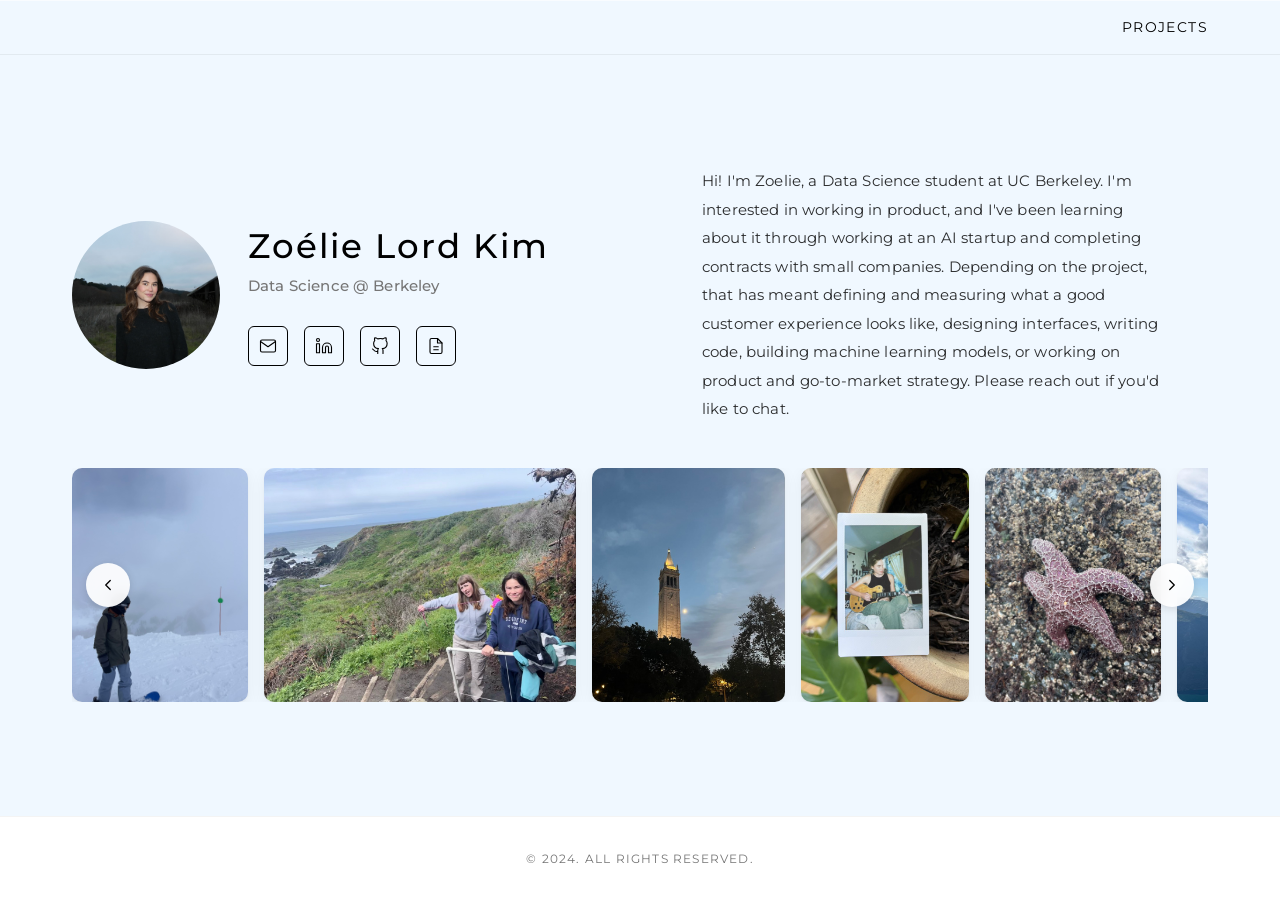
==== commit d94f13f3: "Rewrite project cards and add category filters Rework all four project descriptions into a consisten" ====
--- a/index.html
+++ b/index.html
@@ -11,18 +11,29 @@
     <link rel="stylesheet" href="style.css">
 </head>
 <body>
+    <!-- No logo on the left: the name is the hero directly below, so a logo
+         here would say it twice within 100px. -->
+    <nav class="navbar">
+        <div class="nav-container nav-container-end">
+            <div class="nav-links">
+                <a href="projects.html">Projects</a>
+            </div>
+        </div>
+    </nav>
+
     <main class="main-content">
+        <!-- Single-screen landing: identity and bio side by side in
+             .landing-grid, photo strip underneath, all sized to fit one
+             viewport without scrolling. Below 900px the grid drops to one
+             column and the page is allowed to scroll, because it cannot fit
+             on a phone. -->
         <section class="hero-section">
-            <div class="profile-container hero-panel fade-in">
+          <div class="landing-grid">
+            <div class="profile-container fade-in">
                 <img src="assets/P1010738_Original.jpeg" alt="Profile Photo" class="profile-photo" id="profile-photo">
                 <div class="profile-info">
                     <h1 class="hero-title">Zoélie Lord Kim</h1>
-                    <p class="tagline">Data Science + Philosophy @ Berkeley</p>
-                    <div class="cta-container">
-                        <a href="about.html" class="text-cta">About</a>
-                        <a href="projects.html" class="text-cta">Projects</a>
-                        <a href="assets/Zoelie%20Kim%20resume%204.3.26.pdf" class="text-cta" target="_blank" rel="noopener noreferrer">Resume</a>
-                    </div>
+                    <p class="tagline">Data Science @ Berkeley</p>
                     <div class="social-icons">
                         <a href="mailto:zoeliekim@gmail.com" class="icon-button" aria-label="Email">
                             <svg width="20" height="20" viewBox="0 0 24 24" fill="none" xmlns="http://www.w3.org/2000/svg">
@@ -42,12 +53,86 @@
                                 <path d="M9 19c-5 1.5-5-2.5-7-3m14 6v-3.87a3.37 3.37 0 0 0-.94-2.61c3.14-.35 6.44-1.54 6.44-7A5.44 5.44 0 0 0 20 4.77 5.07 5.07 0 0 0 19.91 1S18.73.65 16 2.48a13.38 13.38 0 0 0-7 0C6.27.65 5.09 1 5.09 1A5.07 5.07 0 0 0 5 4.77a5.44 5.44 0 0 0-1.5 3.78c0 5.42 3.3 6.61 6.44 7A3.37 3.37 0 0 0 9 18.13V22" stroke="currentColor" stroke-width="1.5" stroke-linecap="round" stroke-linejoin="round"/>
                             </svg>
                         </a>
+                        <a href="assets/Zoelie%20Kim%20resume%204.3.26.pdf" class="icon-button" aria-label="Resume (PDF)" target="_blank" rel="noopener noreferrer">
+                            <svg width="20" height="20" viewBox="0 0 24 24" fill="none" xmlns="http://www.w3.org/2000/svg">
+                                <path d="M14 2H6a2 2 0 0 0-2 2v16a2 2 0 0 0 2 2h12a2 2 0 0 0 2-2V8z" stroke="currentColor" stroke-width="1.5" stroke-linecap="round" stroke-linejoin="round"/>
+                                <polyline points="14 2 14 8 20 8" stroke="currentColor" stroke-width="1.5" stroke-linecap="round" stroke-linejoin="round"/>
+                                <line x1="15" y1="13" x2="9" y2="13" stroke="currentColor" stroke-width="1.5" stroke-linecap="round"/>
+                                <line x1="15" y1="17" x2="9" y2="17" stroke="currentColor" stroke-width="1.5" stroke-linecap="round"/>
+                            </svg>
+                        </a>
                     </div>
                 </div>
             </div>
+
+            <!-- Sits directly on the page, no card. Uncomment a paragraph below
+                 and it just grows downward — nothing here is height-locked. -->
+            <div class="about-text fade-in">
+                <p>Hi! I'm Zoelie, a Data Science student at UC Berkeley. I'm interested in working in product, and I've been learning about it through working at an AI startup and completing contracts with small companies. Depending on the project, that has meant defining and measuring what a good customer experience looks like, designing interfaces, writing code, building machine learning models, or working on product and go-to-market strategy. Please reach out if you'd like to chat.</p>
+                <!--
+                <p>Since I can remember, I've had a strong instinct to learn. In first grade, I begged my mom to let me watch YouTube videos to learn a knitting stitch my school wasn't teaching yet, because I didn't want to wait. That instinct hasn't changed. When something is interesting, I tend to follow it until it makes sense, whether that's tracking variables in an environment diagram or working through a conceptual proof.</p>
+                <p>This curiosity led me to teaching, because I wanted to understand what makes certain topics compelling and how people actually grasp them. As a teaching assistant, I learned that small shifts, like a final phrase or a simple visual, can make something click. I bring this to the work I'm currently doing. For example, in technical projects, I help builders understand the human impact of what they're creating, so they can make better decisions early, before unintended consequences become real problems. In go-to-market work, I translate technical capabilities into language people can understand, so the value is clear to those it's meant to serve.</p>
+                <p>I'm drawn to roles that involve ethical, analytical, and behavioral themes, because that's where understanding and better decisions happen. As I continue building, I'm collecting these experiences intentionally, so I can develop the discernment to help myself and others see the full picture: how technology is built, understood, and experienced for the benefit of all.</p>
+                -->
+            </div>
+          </div>
+
+            <!-- Photo carousel. The photos display in exactly this order, so to
+                 change what appears first, move a <figure> block. Captions are
+                 edited here too. -->
+            <section class="photo-carousel fade-in">
+                <div class="carousel-frame">
+                    <button class="carousel-btn carousel-btn-prev" id="carouselPrev" aria-label="Previous photos">
+                        <svg width="18" height="18" viewBox="0 0 24 24" fill="none" xmlns="http://www.w3.org/2000/svg">
+                            <path d="M15 18l-6-6 6-6" stroke="currentColor" stroke-width="1.75" stroke-linecap="round" stroke-linejoin="round"/>
+                        </svg>
+                    </button>
+                    <button class="carousel-btn carousel-btn-next" id="carouselNext" aria-label="Next photos">
+                        <svg width="18" height="18" viewBox="0 0 24 24" fill="none" xmlns="http://www.w3.org/2000/svg">
+                            <path d="M9 6l6 6-6 6" stroke="currentColor" stroke-width="1.75" stroke-linecap="round" stroke-linejoin="round"/>
+                        </svg>
+                    </button>
+                    <div class="carousel-viewport">
+                        <div class="carousel-track">
+                            <figure class="carousel-item">
+                                <img src="assets/photos/snowboarding.jpg" alt="Standing with a snowboard on a slope in heavy fog" width="800" height="1066" loading="lazy">
+                                <figcaption>Snowboarding</figcaption>
+                            </figure>
+                            <figure class="carousel-item">
+                                <img src="assets/photos/coast-fieldwork.jpg" alt="Two people with survey equipment on a coastal trail" width="1066" height="800" loading="lazy">
+                                <figcaption>Fieldwork, Shell Beach</figcaption>
+                            </figure>
+                            <figure class="carousel-item">
+                                <img src="assets/photos/campanile.jpg" alt="The Berkeley Campanile at dusk with the moon behind it" width="661" height="800" loading="lazy">
+                                <figcaption>Campanile, Berkeley campus</figcaption>
+                            </figure>
+                            <figure class="carousel-item">
+                                <img src="assets/photos/guitar-polaroid.jpg" alt="A polaroid of someone playing electric guitar, propped on a plant pot" width="576" height="800" loading="lazy">
+                                <figcaption>Learning guitar</figcaption>
+                            </figure>
+                            <figure class="carousel-item">
+                                <img src="assets/photos/tidepool-star.jpg" alt="A purple sea star on a barnacle-covered rock" width="800" height="1066" loading="lazy">
+                                <figcaption>Tidepooling</figcaption>
+                            </figure>
+                            <figure class="carousel-item">
+                                <img src="assets/photos/norway-fjord.jpg" alt="Standing with arms outstretched at the summit of Mt. Prest, high above a Norwegian fjord" width="1066" height="800" loading="lazy">
+                                <figcaption>Mt. Prest, Norway (4,800 ft)</figcaption>
+                            </figure>
+                            <figure class="carousel-item">
+                                <img src="assets/photos/campfire.jpg" alt="Friends around a campfire at Pomo Canyon with a guitar" width="1066" height="800" loading="lazy">
+                                <figcaption>Campfire, Pomo Canyon</figcaption>
+                            </figure>
+                            <figure class="carousel-item">
+                                <img src="assets/photos/nutcracker.jpg" alt="Mid-leap on stage during a Nutcracker performance" width="1066" height="800" loading="lazy">
+                                <figcaption>Nutcracker, 2019</figcaption>
+                            </figure>
+                        </div>
+                    </div>
+                </div>
+            </section>
         </section>
+    </main>
 
-    </main>
 
     <footer class="footer">
         <p>&copy; 2024. All rights reserved.</p>
--- a/style.css
+++ b/style.css
@@ -17,6 +17,11 @@
     --color-gray: #f4f4f4;
     --color-silver: #767676;
     --color-blue-bg: #F0F8FF;
+    /* Melon + cadet gray. They are each other's accent: the star is cadet on a
+       melon envelope, and melon's shadows are tinted with cadet rather than
+       black, which is what keeps the pair looking related instead of muddy. */
+    --color-melon: #FFCDC1;
+    --color-cadet: #7D99A3;
     --radius-sm: 10px;
     --radius-md: 16px;
     --shadow-sm: 0 1px 2px rgba(0, 0, 0, 0.04), 0 4px 16px rgba(0, 0, 0, 0.06);
@@ -74,6 +79,12 @@
     text-transform: uppercase;
 }
 
+/* Landing bar has no logo, so there is nothing for space-between to push
+   against — push the links to the right explicitly. */
+.nav-container-end {
+    justify-content: flex-end;
+}
+
 .nav-links {
     display: flex;
     gap: 2rem;
@@ -114,11 +125,76 @@
     flex-direction: column;
     justify-content: center;
     align-items: center;
-    /* The landing page has no navbar — the hero card carries navigation — so
-       the hero owns the full viewport height. */
-    min-height: calc(100vh - 140px);
-    padding: 5rem 2rem;
-}
+    /* Everything on the page lives inside this section, sized to fit one
+       screen without scrolling. The subtraction covers the sticky navbar
+       plus the footer. */
+    min-height: calc(100vh - 150px);
+    padding: 2rem 2rem 1.5rem;
+    /* Deliberately larger than the padding inside the bio card, so the split
+       between the top row and the carousel reads as a real gap rather than
+       more of the same spacing. */
+    gap: 2.75rem;
+}
+
+/* Everything written on the left, the photo strip running down the right. The
+   left column is the wider of the two: it carries the reading, the strip is a
+   margin of images beside it. */
+/* Identity on the left, bio on the right, photo strip below. Nothing here is a
+   card — the photo tiles are the only raised surfaces on the page. */
+.landing-grid {
+    display: grid;
+    grid-template-columns: 1.15fr 1fr;
+    align-items: center;
+    gap: 3rem;
+    width: 100%;
+    max-width: 1150px;
+}
+
+/* Photo beside the name rather than above it, which is what buys back the
+   vertical room the strip needs below. */
+.landing-grid .profile-container {
+    flex-direction: row;
+    align-items: center;
+    text-align: left;
+    gap: 1.75rem;
+    max-width: none;
+    padding: 0;
+}
+
+.landing-grid .profile-photo {
+    width: 148px;
+    height: 148px;
+    flex-shrink: 0;
+}
+
+.landing-grid .hero-title {
+    margin-bottom: 0.45rem;
+}
+
+.landing-grid .tagline {
+    margin-bottom: 1.5rem;
+}
+
+.landing-grid .social-icons {
+    justify-content: flex-start;
+}
+
+/* Bare text on the page — no background, border, shadow or padding. The card
+   is deliberately gone; a short paragraph never filled it, and one less white
+   rounded rectangle is one less thing making the page look generated. */
+.landing-grid .about-text {
+    max-width: 46ch;
+    margin: 0;
+    width: 100%;
+    padding: 0;
+    background: none;
+    border: none;
+    border-radius: 0;
+    box-shadow: none;
+    font-size: 0.9375rem;
+    line-height: 1.9;
+}
+
 
 /* Scroll Divider */
 .scroll-divider {
@@ -315,15 +391,94 @@
     transform: translateY(0);
 }
 
+/* Filter chips, between the page title and the list. These filter rather than
+   partition — NeuroHealth is both technical and product work, and giving it a
+   single home would misrepresent it — so a project can match more than one. */
+.project-filters {
+    display: flex;
+    flex-wrap: wrap;
+    gap: 0.5rem;
+    margin-bottom: 0.5rem;
+}
+
+.filter-chip {
+    padding: 0.5rem 1rem;
+    border: 1px solid rgba(0, 0, 0, 0.15);
+    background-color: transparent;
+    color: var(--color-black);
+    font-family: inherit;
+    font-size: 0.6875rem;
+    font-weight: 500;
+    letter-spacing: 0.12em;
+    text-transform: uppercase;
+    border-radius: 999px;
+    cursor: pointer;
+    opacity: 0.55;
+    transition: opacity 0.2s ease, background-color 0.2s ease, color 0.2s ease, border-color 0.2s ease;
+}
+
+.filter-chip:hover {
+    opacity: 1;
+}
+
+.filter-chip.active {
+    background-color: var(--color-black);
+    border-color: var(--color-black);
+    color: var(--color-white);
+    opacity: 1;
+}
+
+/* .project-entry sets display: grid, which would otherwise beat the [hidden]
+   attribute's own display: none. */
+.project-entry[hidden] {
+    display: none;
+}
+
+/* The filter refresh. .filter-enter is the state the rows snap back to;
+   .is-filtering then runs them forward at click speed rather than the slower
+   scroll-reveal timing. */
+.project-entry.filter-enter {
+    opacity: 0;
+    transform: translateY(16px);
+}
+
+/* Eased out rather than linear, and slow enough to read as a settle instead
+   of a blink. Travels a little further than feels necessary — over this
+   duration the extra distance is what makes it look unhurried. */
+.projects-list.is-filtering .project-entry {
+    transition: opacity 0.42s, transform 0.42s;
+    transition-timing-function: cubic-bezier(0.22, 0.61, 0.36, 1);
+}
+
+/* Has to out-specify the rule above it. If the reset animates instead of
+   snapping, the row is still near opacity 1 when the replay starts and there
+   is nothing left to travel — the whole effect silently does nothing. */
+.projects-list.is-filtering .project-entry.filter-enter {
+    transition: none;
+}
+
+@media (prefers-reduced-motion: reduce) {
+    .project-entry.filter-enter {
+        opacity: 1;
+        transform: none;
+    }
+
+    .projects-list.is-filtering .project-entry {
+        transition: none;
+    }
+}
+
 /* Each project is a row: metadata, then the writing, then an optional image.
-   The trailing `auto` column collapses to nothing when .project-visual is
-   omitted, which is what lets a project exist without a photo. */
+   The image column stays reserved even for projects without a picture, so
+   every title starts on the same vertical line. Only two of five projects
+   have images, and a ragged left edge would read as broken rather than
+   sparse. */
 .project-entry {
     display: grid;
-    grid-template-columns: 8rem 1fr auto;
+    grid-template-columns: 200px 1fr;
     gap: 2.5rem;
     align-items: start;
-    padding: 3.5rem 0;
+    padding: 3rem 0;
     border-top: var(--border-subtle);
     opacity: 0;
     transform: translateY(20px);
@@ -335,34 +490,35 @@
     transform: translateY(0);
 }
 
+/* When there is no <figure>, .project-body is the first child — push it into
+   the second column so it lines up with the rows that do have one. */
+.project-entry > .project-body:first-child {
+    grid-column: 2;
+}
+
+/* Uppercase to match the tags and nav — sentence case was the odd one out
+   among the site's small labels, which is what made it look off. */
 .project-meta {
-    display: flex;
-    flex-direction: column;
-    gap: 0.35rem;
-    padding-top: 0.4rem;
-}
-
-.project-year {
     font-size: 0.75rem;
     font-weight: 500;
     color: var(--color-silver);
     letter-spacing: 0.15em;
+    text-transform: uppercase;
 }
 
 .project-body {
     display: flex;
     flex-direction: column;
     align-items: flex-start;
-    gap: 1.25rem;
+    gap: 1rem;
     max-width: 42rem;
 }
 
 .project-visual {
     margin: 0;
-    width: 260px;
+    width: 100%;
     border-radius: var(--radius-sm);
     overflow: hidden;
-    box-shadow: var(--shadow-sm);
     background-color: var(--color-gray);
 }
 
@@ -372,19 +528,62 @@
     height: auto;
 }
 
+/* The architecture diagram is tall and portrait, which made it half again the
+   height of every other visual. Cropped to the same 4:3 frame from the top,
+   where the entry point of the flow sits. Nothing is lost by cropping: it is
+   unreadable at thumbnail size either way, so this only has to signal that a
+   system exists, and the link opens it full size. */
+.project-visual.is-diagram {
+    aspect-ratio: 4 / 3;
+}
+
+/* The image is wrapped in a link, so it needs a height to resolve against or
+   the 100% below has nothing to measure and the figure grows to fit instead. */
+.project-visual.is-diagram a {
+    display: block;
+    height: 100%;
+}
+
+.project-visual.is-diagram img {
+    height: 100%;
+    object-fit: cover;
+    object-position: top;
+}
+
+/* Client logos, not photographs. A photo can bleed to the edges of the column;
+   a logo needs air around it or it reads as a sticker.
+   Each figure sets --logo-plate to its own logo's background colour, because
+   both of these marks have a background baked into the file. Any mismatch
+   shows up as a hard rectangle inside the rounded plate — a box in a box. */
+.project-visual.is-logo {
+    display: flex;
+    align-items: center;
+    justify-content: center;
+    padding: 1.25rem;
+    aspect-ratio: 4 / 3;
+    background-color: var(--logo-plate, var(--color-white));
+}
+
+/* Each mark grows until it hits the padding, whichever edge it reaches first —
+   a tall mark is bounded by height, a wide one by width. Sizing against the
+   plate rather than a fixed pixel cap means a new logo of any proportion fills
+   the frame without needing its own rule. Source files should be cropped close
+   to the mark; baked-in margin here reads as a small logo, not a roomy one. */
+.project-visual.is-logo img {
+    width: auto;
+    max-width: 100%;
+    max-height: 100%;
+    object-fit: contain;
+}
+
 .project-title {
     font-size: 1.75rem;
     font-weight: 500;
     letter-spacing: 0.02em;
 }
 
-/* Rows underline rather than lift — the lift gesture belongs to cards, and a
-   full-width row rising off the page reads as a glitch. */
-.project-entry:hover .project-title {
-    text-decoration: underline;
-    text-underline-offset: 0.2em;
-    text-decoration-thickness: 1px;
-}
+/* No hover state on the row. The title is not a link — only the "View …"
+   line is — and underlining on hover promises a click that does nothing. */
 
 .project-category {
     font-size: 0.75rem;
@@ -394,13 +593,22 @@
     letter-spacing: 0.15em;
 }
 
+/* Color rather than opacity: opacity applies to the whole block, so a <strong>
+   inside it could only get heavier, never darker. Carrying the fade in the
+   color instead leaves the full-strength black free for the bolded parts. */
 .project-description {
     font-size: 0.9375rem;
     font-weight: 400;
-    color: var(--color-black);
-    opacity: 0.72;
+    color: rgba(0, 0, 0, 0.72);
     line-height: 1.75;
     letter-spacing: 0.01em;
+}
+
+/* 600, not the default 700 — Montserrat bold at body size reads as a heading
+   dropped mid-paragraph. */
+.project-description strong {
+    font-weight: 600;
+    color: var(--color-black);
 }
 
 .project-tags {
@@ -434,8 +642,12 @@
     text-transform: uppercase;
 }
 
+/* The underline lives here rather than on the title — this is the only part
+   of the row that actually goes anywhere. */
 .project-link:hover {
-    opacity: 0.6;
+    text-decoration: underline;
+    text-underline-offset: 0.35em;
+    text-decoration-thickness: 1px;
 }
 
 /* About Section */
@@ -471,8 +683,13 @@
 
 /* Photo Carousel */
 .photo-carousel {
-    margin-top: 2rem;
-    padding-bottom: 4rem;
+    margin-top: 0;
+    padding-bottom: 0;
+    width: 100%;
+    max-width: 1150px;
+    /* Lets this shrink inside its container rather than being sized by the
+       track's max-content width. */
+    min-width: 0;
 }
 
 /* Positioning context for the overlaid arrows. */
@@ -517,12 +734,15 @@
     right: 0.875rem;
 }
 
-/* Native horizontal scrolling, so trackpad swipe and touch drag work for free
-   and the buttons just nudge the same scroll position. */
+/* Native scrolling, so trackpad and touch gestures work for free and the
+   buttons just nudge the same scroll position.
+
+   Neither scroll-behavior nor scroll-snap belongs here. Both rewrite scroll
+   positions the script sets: smooth would try to animate every frame of the
+   script's own animation, and snap would tug the strip back after each
+   invisible wrap. script.js handles the easing itself. */
 .carousel-viewport {
     overflow-x: auto;
-    scroll-behavior: smooth;
-    scroll-snap-type: x proximity;
     scrollbar-width: none;
 }
 
@@ -536,10 +756,12 @@
 }
 
 .carousel-item {
-    scroll-snap-align: start;
     position: relative;
     flex: 0 0 auto;
-    height: 260px;
+    /* Tied to viewport height so the whole page still fits one screen on a
+       short laptop display, capped at 260px on tall ones. Each photo keeps its
+       own aspect ratio, so the strip has an uneven, unposed rhythm. */
+    height: clamp(170px, 26vh, 260px);
     margin: 0 1rem 0 0;
     border-radius: var(--radius-sm);
     overflow: hidden;
@@ -577,12 +799,8 @@
     transform: translateY(0);
 }
 
-/* Smooth scrolling can trigger motion sensitivity, so jump instantly instead. */
+/* The carousel's own easing is skipped in script.js under this same query. */
 @media (prefers-reduced-motion: reduce) {
-    .carousel-viewport {
-        scroll-behavior: auto;
-    }
-
     .carousel-item figcaption {
         opacity: 1;
         transform: none;
@@ -606,6 +824,39 @@
     text-transform: uppercase;
 }
 
+/* Two columns stop fitting well before phone width — the text column gets too
+   narrow to read. Below this the grid stacks, the photo goes back above the
+   name, and the page is allowed to scroll, since one screen is not possible. */
+@media (max-width: 900px) {
+    /* minmax(0, 1fr), not a plain 1fr: an fr track has an automatic minimum, so
+       the strip's max-content width would push this column out to several
+       thousand pixels and the photos would never scroll. */
+    .landing-grid {
+        grid-template-columns: minmax(0, 1fr);
+    }
+
+    .landing-grid .profile-container {
+        flex-direction: column;
+        text-align: center;
+    }
+
+    .landing-grid .social-icons {
+        justify-content: center;
+    }
+
+    .landing-grid .about-text {
+        max-width: none;
+    }
+
+    .hero-section {
+        min-height: 0;
+    }
+
+    .carousel-item {
+        height: 240px;
+    }
+}
+
 /* Responsive Design */
 @media (max-width: 768px) {
     .nav-container {
@@ -685,10 +936,9 @@
         padding: 2.5rem 0;
     }
 
-    .project-meta {
-        flex-direction: row;
-        gap: 0.75rem;
-        padding-top: 0;
+    /* Stacked on mobile, so the reserved image column is dropped entirely. */
+    .project-entry > .project-body:first-child {
+        grid-column: auto;
     }
 
     .project-visual {
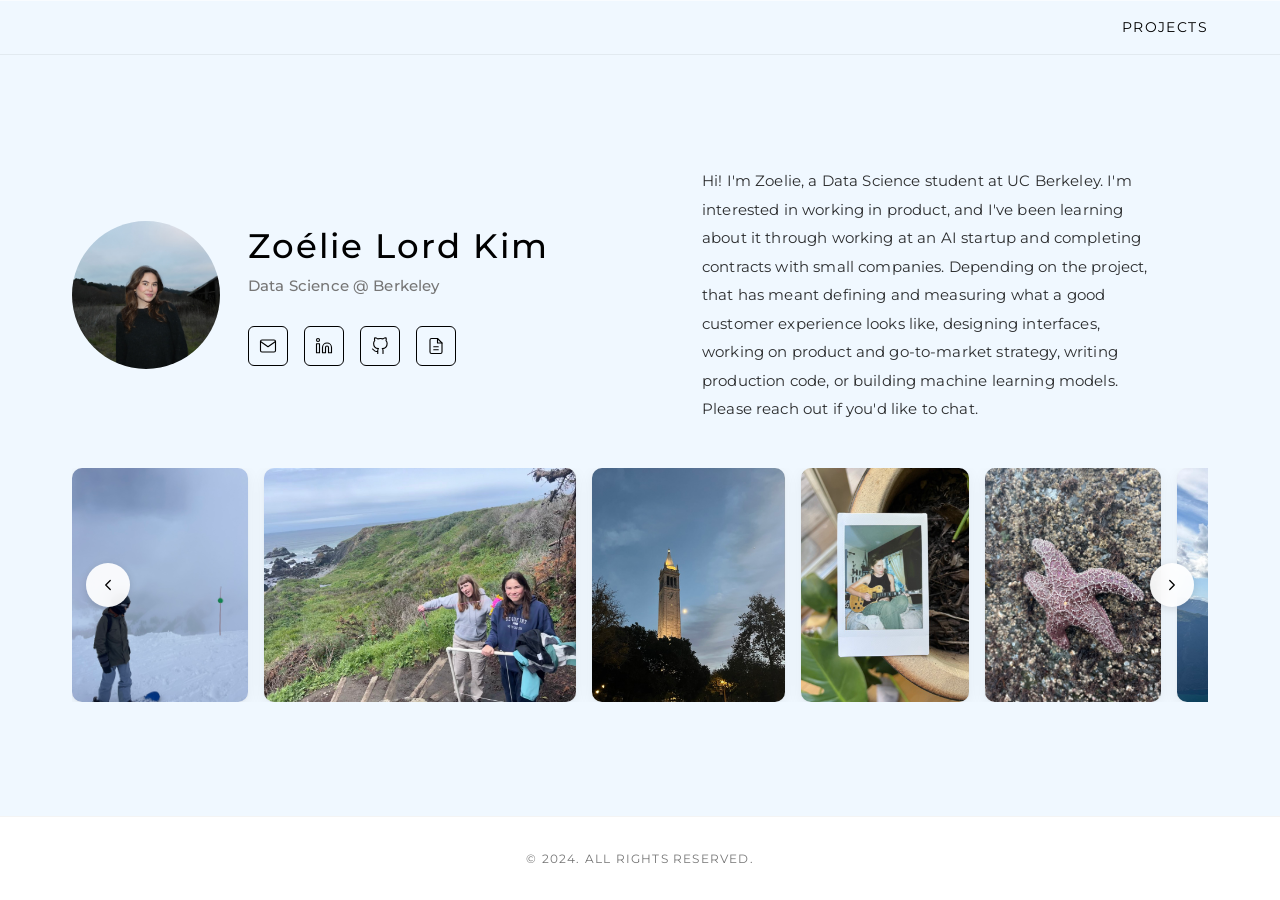
==== commit 920de793: "Reorder intro skills list and specify production code End on the technical items so the list closes " ====
--- a/index.html
+++ b/index.html
@@ -68,7 +68,7 @@
             <!-- Sits directly on the page, no card. Uncomment a paragraph below
                  and it just grows downward — nothing here is height-locked. -->
             <div class="about-text fade-in">
-                <p>Hi! I'm Zoelie, a Data Science student at UC Berkeley. I'm interested in working in product, and I've been learning about it through working at an AI startup and completing contracts with small companies. Depending on the project, that has meant defining and measuring what a good customer experience looks like, designing interfaces, writing code, building machine learning models, or working on product and go-to-market strategy. Please reach out if you'd like to chat.</p>
+                <p>Hi! I'm Zoelie, a Data Science student at UC Berkeley. I'm interested in working in product, and I've been learning about it through working at an AI startup and completing contracts with small companies. Depending on the project, that has meant defining and measuring what a good customer experience looks like, designing interfaces, working on product and go-to-market strategy, writing production code, or building machine learning models. Please reach out if you'd like to chat.</p>
                 <!--
                 <p>Since I can remember, I've had a strong instinct to learn. In first grade, I begged my mom to let me watch YouTube videos to learn a knitting stitch my school wasn't teaching yet, because I didn't want to wait. That instinct hasn't changed. When something is interesting, I tend to follow it until it makes sense, whether that's tracking variables in an environment diagram or working through a conceptual proof.</p>
                 <p>This curiosity led me to teaching, because I wanted to understand what makes certain topics compelling and how people actually grasp them. As a teaching assistant, I learned that small shifts, like a final phrase or a simple visual, can make something click. I bring this to the work I'm currently doing. For example, in technical projects, I help builders understand the human impact of what they're creating, so they can make better decisions early, before unintended consequences become real problems. In go-to-market work, I translate technical capabilities into language people can understand, so the value is clear to those it's meant to serve.</p>
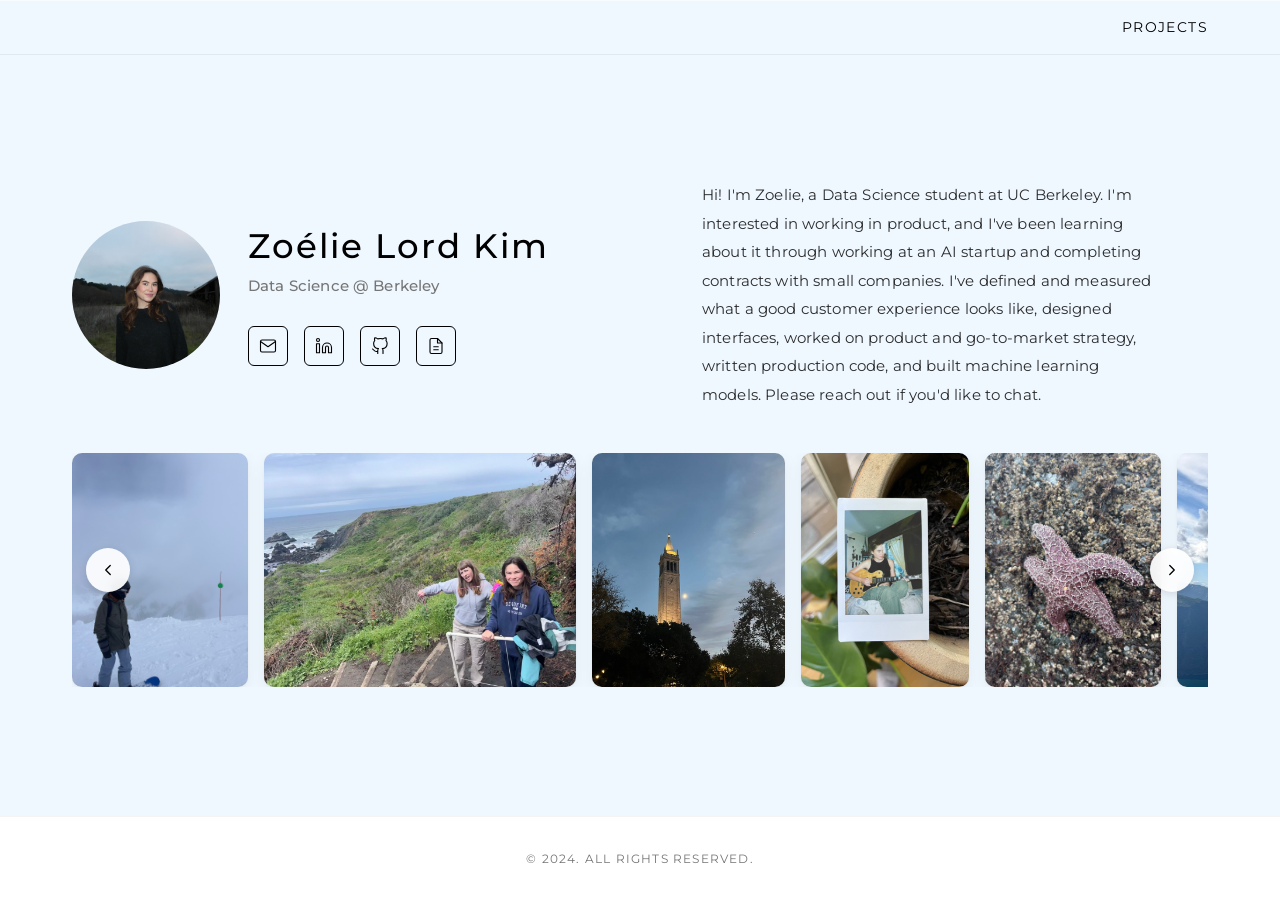
==== commit 728166d3: "Rewrite intro blurb to lead with concrete work done Co-Authored-By: Claude Opus 5 <noreply@anthropic" ====
--- a/index.html
+++ b/index.html
@@ -68,7 +68,7 @@
             <!-- Sits directly on the page, no card. Uncomment a paragraph below
                  and it just grows downward — nothing here is height-locked. -->
             <div class="about-text fade-in">
-                <p>Hi! I'm Zoelie, a Data Science student at UC Berkeley. I'm interested in working in product, and I've been learning about it through working at an AI startup and completing contracts with small companies. Depending on the project, that has meant defining and measuring what a good customer experience looks like, designing interfaces, working on product and go-to-market strategy, writing production code, or building machine learning models. Please reach out if you'd like to chat.</p>
+                <p>Hi! I'm Zoelie, a Data Science student at UC Berkeley. I'm interested in working in product, and I've been learning about it through working at an AI startup and completing contracts with small companies. I've defined and measured what a good customer experience looks like, designed interfaces, worked on product and go-to-market strategy, written production code, and built machine learning models. Please reach out if you'd like to chat.</p>
                 <!--
                 <p>Since I can remember, I've had a strong instinct to learn. In first grade, I begged my mom to let me watch YouTube videos to learn a knitting stitch my school wasn't teaching yet, because I didn't want to wait. That instinct hasn't changed. When something is interesting, I tend to follow it until it makes sense, whether that's tracking variables in an environment diagram or working through a conceptual proof.</p>
                 <p>This curiosity led me to teaching, because I wanted to understand what makes certain topics compelling and how people actually grasp them. As a teaching assistant, I learned that small shifts, like a final phrase or a simple visual, can make something click. I bring this to the work I'm currently doing. For example, in technical projects, I help builders understand the human impact of what they're creating, so they can make better decisions early, before unintended consequences become real problems. In go-to-market work, I translate technical capabilities into language people can understand, so the value is clear to those it's meant to serve.</p>
@@ -108,7 +108,7 @@
                             </figure>
                             <figure class="carousel-item">
                                 <img src="assets/photos/guitar-polaroid.jpg" alt="A polaroid of someone playing electric guitar, propped on a plant pot" width="576" height="800" loading="lazy">
-                                <figcaption>Learning guitar</figcaption>
+                                <figcaption>Teaching myself guitar</figcaption>
                             </figure>
                             <figure class="carousel-item">
                                 <img src="assets/photos/tidepool-star.jpg" alt="A purple sea star on a barnacle-covered rock" width="800" height="1066" loading="lazy">
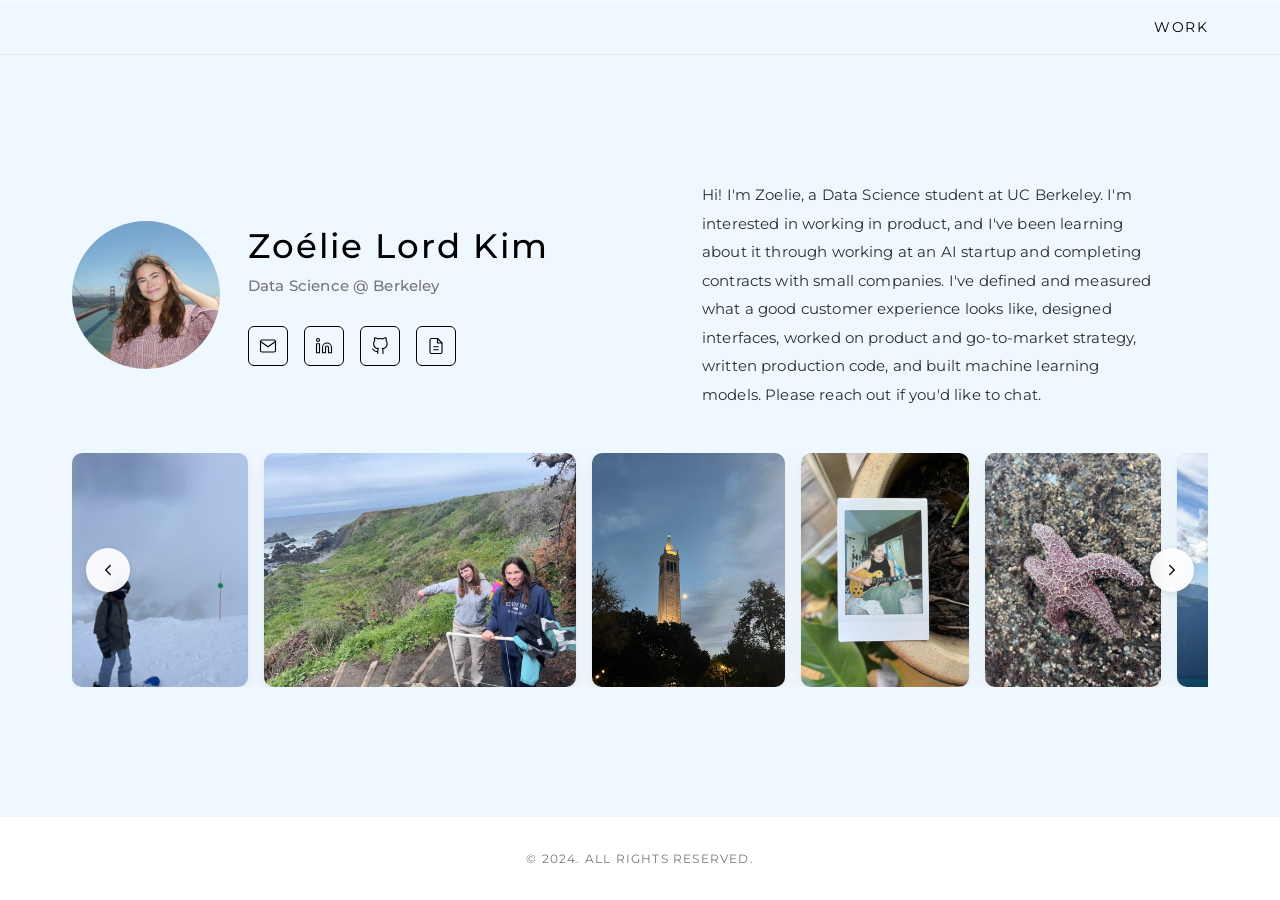
==== commit cdcd1f13: "Update the profile photo and serve the current resume The site was serving an April resume showing a" ====
--- a/index.html
+++ b/index.html
@@ -16,7 +16,7 @@
     <nav class="navbar">
         <div class="nav-container nav-container-end">
             <div class="nav-links">
-                <a href="projects.html">Projects</a>
+                <a href="projects.html">Work</a>
             </div>
         </div>
     </nav>
@@ -30,7 +30,7 @@
         <section class="hero-section">
           <div class="landing-grid">
             <div class="profile-container fade-in">
-                <img src="assets/P1010738_Original.jpeg" alt="Profile Photo" class="profile-photo" id="profile-photo">
+                <img src="assets/website-pfp-2.jpg" alt="Zoélie Lord Kim, with the Golden Gate Bridge behind her" class="profile-photo" id="profile-photo" width="800" height="800">
                 <div class="profile-info">
                     <h1 class="hero-title">Zoélie Lord Kim</h1>
                     <p class="tagline">Data Science @ Berkeley</p>
@@ -53,7 +53,7 @@
                                 <path d="M9 19c-5 1.5-5-2.5-7-3m14 6v-3.87a3.37 3.37 0 0 0-.94-2.61c3.14-.35 6.44-1.54 6.44-7A5.44 5.44 0 0 0 20 4.77 5.07 5.07 0 0 0 19.91 1S18.73.65 16 2.48a13.38 13.38 0 0 0-7 0C6.27.65 5.09 1 5.09 1A5.07 5.07 0 0 0 5 4.77a5.44 5.44 0 0 0-1.5 3.78c0 5.42 3.3 6.61 6.44 7A3.37 3.37 0 0 0 9 18.13V22" stroke="currentColor" stroke-width="1.5" stroke-linecap="round" stroke-linejoin="round"/>
                             </svg>
                         </a>
-                        <a href="assets/Zoelie%20Kim%20resume%204.3.26.pdf" class="icon-button" aria-label="Resume (PDF)" target="_blank" rel="noopener noreferrer">
+                        <a href="assets/Zoelie%20Kim%20Resume.pdf" class="icon-button" aria-label="Resume (PDF)" target="_blank" rel="noopener noreferrer">
                             <svg width="20" height="20" viewBox="0 0 24 24" fill="none" xmlns="http://www.w3.org/2000/svg">
                                 <path d="M14 2H6a2 2 0 0 0-2 2v16a2 2 0 0 0 2 2h12a2 2 0 0 0 2-2V8z" stroke="currentColor" stroke-width="1.5" stroke-linecap="round" stroke-linejoin="round"/>
                                 <polyline points="14 2 14 8 20 8" stroke="currentColor" stroke-width="1.5" stroke-linecap="round" stroke-linejoin="round"/>
--- a/style.css
+++ b/style.css
@@ -246,7 +246,11 @@
     height: 200px;
     border-radius: 50%;
     object-fit: cover;
-    object-position: 40% 60%;
+    /* The source is pre-cropped square and already centred on her face, so no
+       object-position nudge is needed. Cropping the file rather than shifting
+       the crop window also spends the pixels on her instead of on bridge that
+       a 200px circle was never going to show. */
+    object-position: 50% 50%;
     border: none;
     box-shadow: none;
 }
@@ -389,6 +393,115 @@
 .projects-section.visible {
     opacity: 1;
     transform: translateY(0);
+}
+
+/* Section headings on the Work page. Deliberately quieter than .page-title so
+   the hierarchy reads Work > Experience / Projects rather than three headings
+   of equal weight. Matches .project-meta's uppercase label treatment. */
+.section-title {
+    font-size: 0.8125rem;
+    font-weight: 600;
+    color: var(--color-silver);
+    letter-spacing: 0.18em;
+    text-transform: uppercase;
+    margin-bottom: 1.75rem;
+}
+
+/* The gap that keeps Experience and Projects from reading as one list. */
+.experience-list {
+    margin-bottom: 5rem;
+}
+
+/* Lead paragraph on a detail page, between the title and the entries. Sized
+   between .project-description and .page-title so it reads as an introduction
+   rather than as the first entry. */
+.page-intro {
+    max-width: 62ch;
+    margin-bottom: 3.5rem;
+    color: var(--color-silver);
+}
+
+/* Detail-page entries use bullets, not prose: seven projects in a row are
+   easier to scan as points, and it keeps the reference-document wording
+   intact instead of re-prosing it. */
+.project-points {
+    margin: 0;
+    padding-left: 1.1rem;
+    list-style: disc;
+}
+
+.project-points li {
+    margin-bottom: 0.75rem;
+}
+
+.project-points li:last-child {
+    margin-bottom: 0;
+}
+
+/* Report thumbnails. These inherit the .is-diagram top-crop, which is doing
+   more work here than it does for the architecture diagram: the reports run to
+   5750px tall, so the visible frame is a few percent of the whole page. That
+   makes the crop misleading on its own, hence the explicit call to action —
+   without it the thumbnail looks like the entire artifact. */
+.report-figure {
+    position: relative;
+}
+
+.report-cta {
+    position: absolute;
+    left: 0;
+    right: 0;
+    bottom: 0;
+    padding: 1.5rem 0.625rem 0.5rem;
+    font-size: 0.625rem;
+    font-weight: 600;
+    letter-spacing: 0.1em;
+    text-transform: uppercase;
+    text-align: center;
+    color: var(--color-white);
+    background: linear-gradient(to top, rgba(0, 0, 0, 0.72), rgba(0, 0, 0, 0));
+}
+
+/* Report viewer pages. The sheet is capped at a comfortable reading width and
+   the image keeps its natural aspect, so a tall report simply makes the page
+   long and you scroll it like a document. */
+.report-page {
+    padding: 4rem 2rem 6rem;
+    max-width: 1100px;
+    margin: 0 auto;
+}
+
+.report-page-title {
+    font-size: clamp(1.5rem, 3vw, 2rem);
+    font-weight: 500;
+    letter-spacing: 0.02em;
+    margin: 0.5rem 0 0.75rem;
+}
+
+.report-caption {
+    max-width: 62ch;
+    margin-bottom: 2.5rem;
+    color: var(--color-silver);
+}
+
+.report-sheet {
+    margin: 0 0 2.5rem;
+    border-radius: var(--radius-sm);
+    overflow: hidden;
+    box-shadow: var(--shadow-md);
+    background-color: var(--color-white);
+}
+
+.report-sheet img {
+    display: block;
+    width: 100%;
+    height: auto;
+}
+
+@media (max-width: 768px) {
+    .report-page {
+        padding: 2.5rem 1rem 4rem;
+    }
 }
 
 /* Filter chips, between the page title and the list. These filter rather than
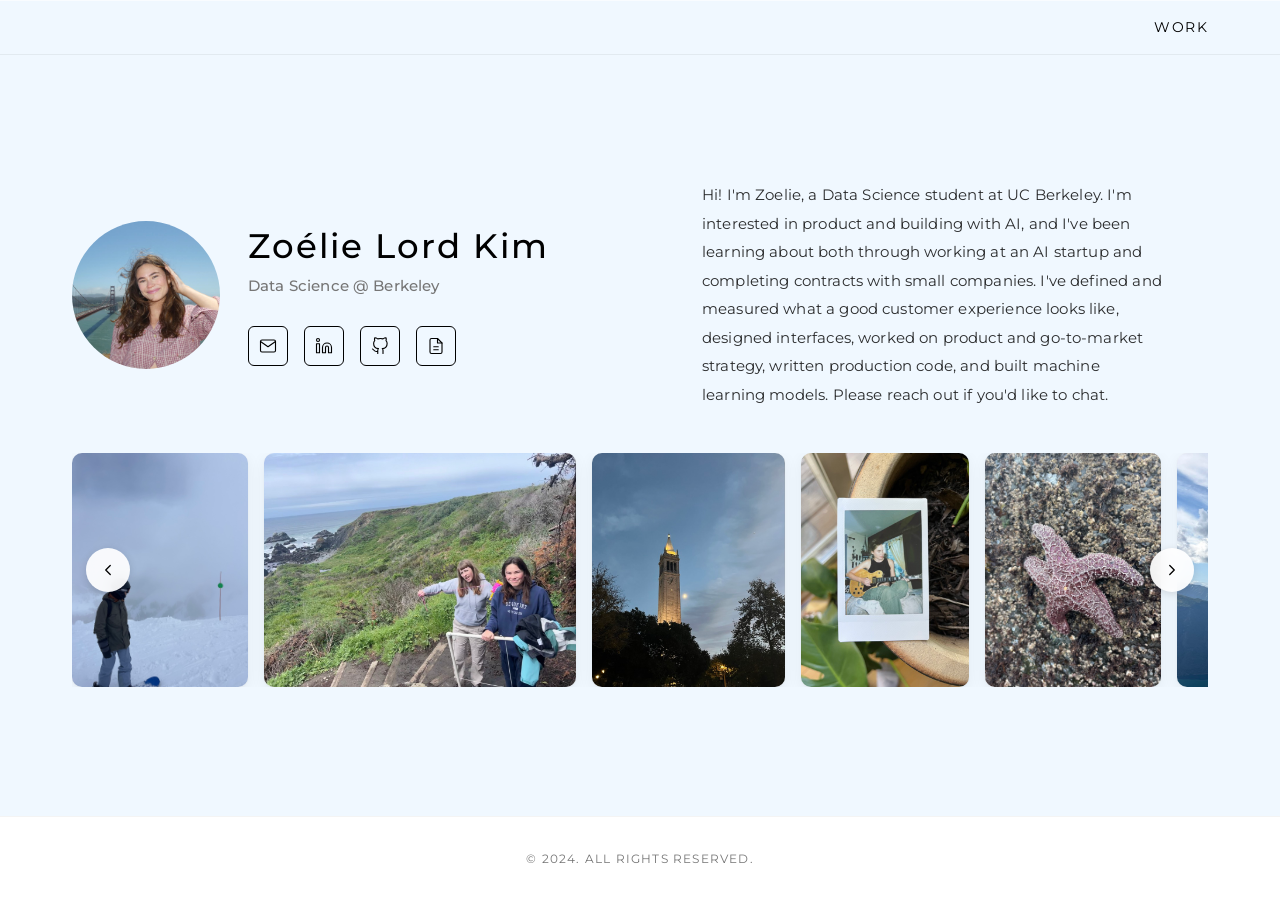
==== commit 44d79e0a: "Add building with AI to the intro Co-Authored-By: Claude Opus 5.5 <noreply@anthropic.com>" ====
--- a/index.html
+++ b/index.html
@@ -68,7 +68,7 @@
             <!-- Sits directly on the page, no card. Uncomment a paragraph below
                  and it just grows downward — nothing here is height-locked. -->
             <div class="about-text fade-in">
-                <p>Hi! I'm Zoelie, a Data Science student at UC Berkeley. I'm interested in working in product, and I've been learning about it through working at an AI startup and completing contracts with small companies. I've defined and measured what a good customer experience looks like, designed interfaces, worked on product and go-to-market strategy, written production code, and built machine learning models. Please reach out if you'd like to chat.</p>
+                <p>Hi! I'm Zoelie, a Data Science student at UC Berkeley. I'm interested in product and building with AI, and I've been learning about both through working at an AI startup and completing contracts with small companies. I've defined and measured what a good customer experience looks like, designed interfaces, worked on product and go-to-market strategy, written production code, and built machine learning models. Please reach out if you'd like to chat.</p>
                 <!--
                 <p>Since I can remember, I've had a strong instinct to learn. In first grade, I begged my mom to let me watch YouTube videos to learn a knitting stitch my school wasn't teaching yet, because I didn't want to wait. That instinct hasn't changed. When something is interesting, I tend to follow it until it makes sense, whether that's tracking variables in an environment diagram or working through a conceptual proof.</p>
                 <p>This curiosity led me to teaching, because I wanted to understand what makes certain topics compelling and how people actually grasp them. As a teaching assistant, I learned that small shifts, like a final phrase or a simple visual, can make something click. I bring this to the work I'm currently doing. For example, in technical projects, I help builders understand the human impact of what they're creating, so they can make better decisions early, before unintended consequences become real problems. In go-to-market work, I translate technical capabilities into language people can understand, so the value is clear to those it's meant to serve.</p>
